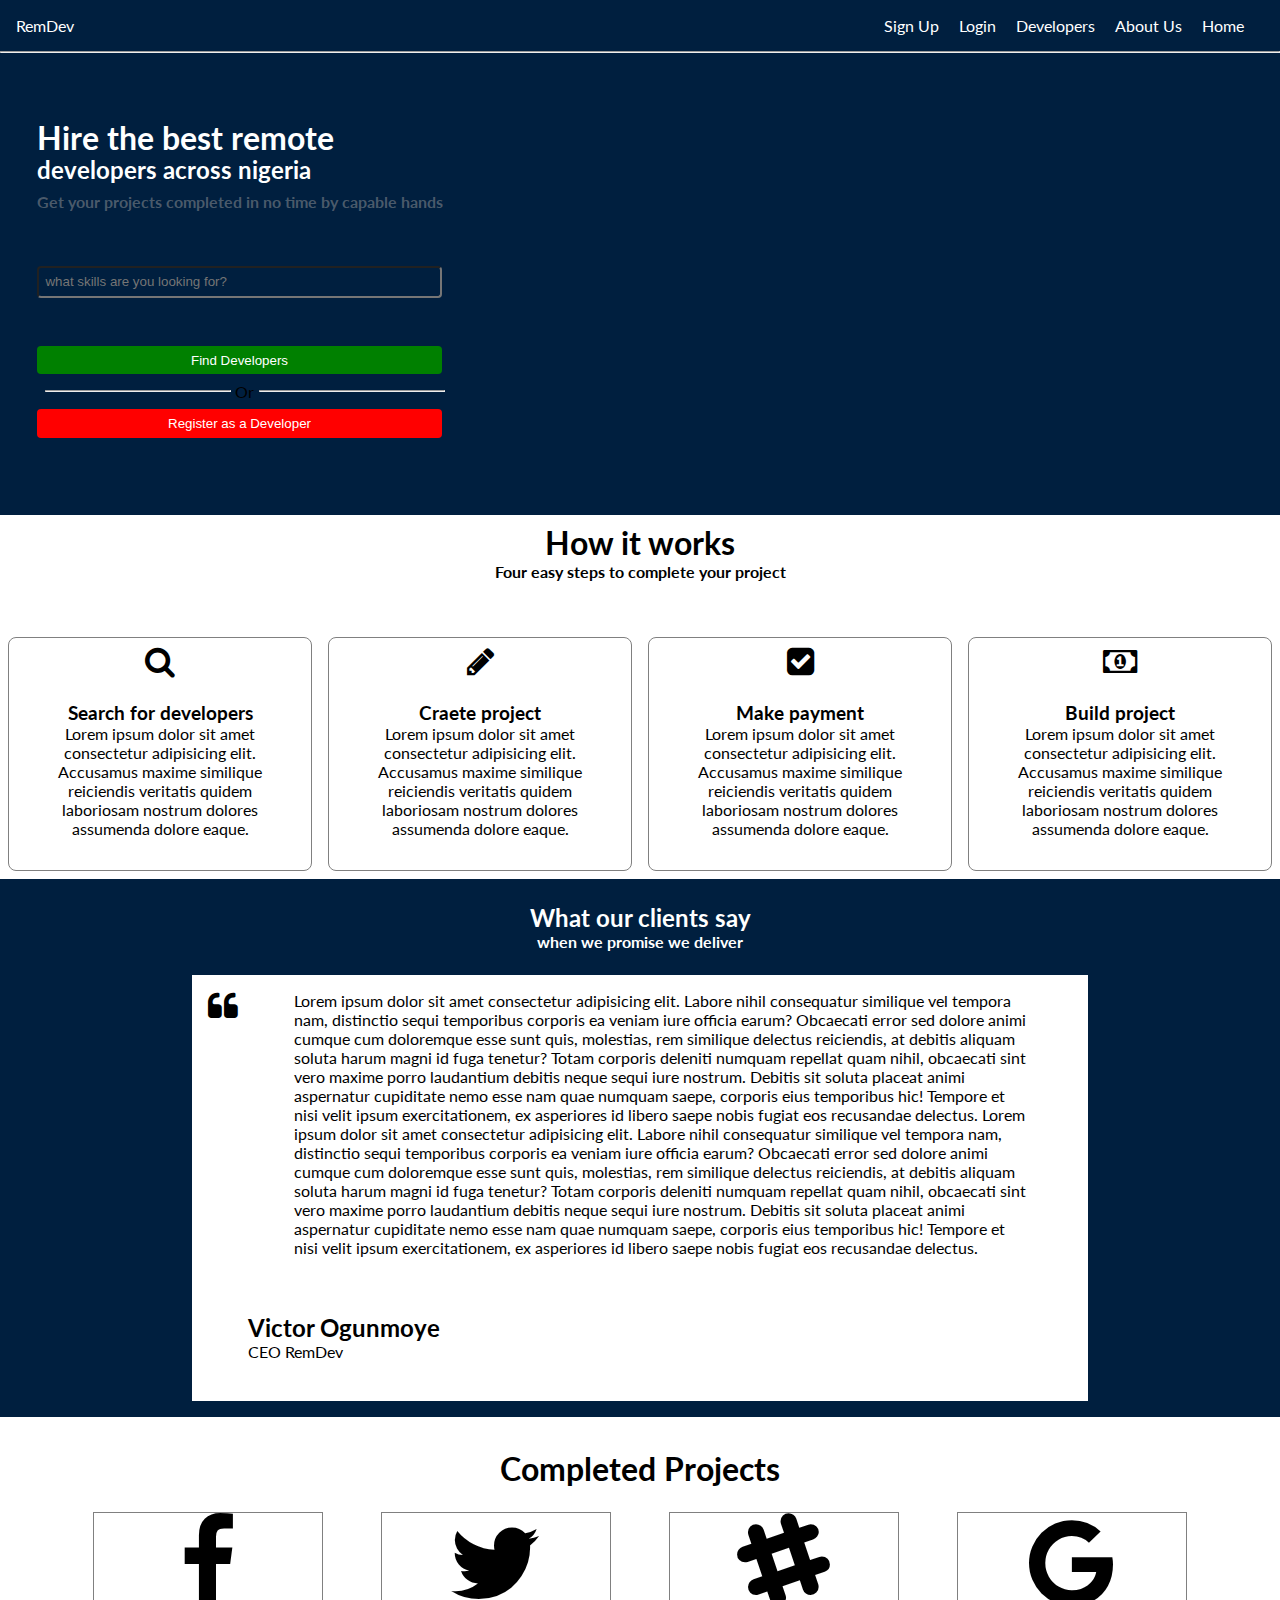
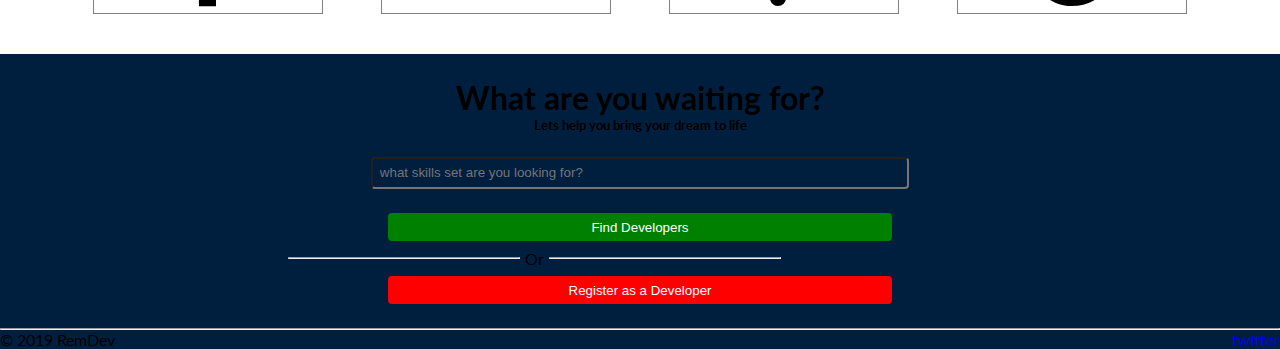
==== index.html @ 90e9d5cc "Merge pull request #1 from colossalboss/master" ====
<!DOCTYPE html>
<html lang="en">
    <head>
        <meta charset="UTF-8" />
        <meta name="viewport" content="width=device-width, initial-scale=1.0" />
        <meta http-equiv="X-UA-Compatible" content="ie=edge" />
        <title>team_start</title>
        <link href="https://fonts.googleapis.com/css?family=Lato&display=swap" rel="stylesheet">
        <link rel="stylesheet" href="https://cdnjs.cloudflare.com/ajax/libs/font-awesome/4.7.0/css/font-awesome.min.css">
        <link rel="stylesheet" href="style.css" />
    </head>

    <body>
        <div class="landing-page">
            <nav class="landing-nav">
                <ul class="landing-ul">
                    <li class="landing-li"><a href="#">RemDev</a></li>
                    <li class="landing-li"><a href="#">Home</a></li>
                    <li class="landing-li"><a href="#">About Us</a></li>
                    <li class="landing-li"><a href="#">Developers</a></li>
                    <li class="landing-li"><a href="#">Login</a></li>
                    <li class="landing-li"><a href="#">Sign Up</a></li>
                </ul>
            </nav>
            <br />
            <hr />
            <section>
              <div class="first-row">
                <div class=" box">
                    <div class="text">
                      <h1>Hire the best remote</h1>
                      <h2>developers across nigeria</h2>
                      <h4>
                          Get your projects completed in no time by capable hands
                      </h4>
                    </div>
                    <div class="text-field">
                      <input
                          type="text"
                          placeholder="what skills are you looking for?"
                      />
                    </div>
                    <div class="btn">
                      <button class="green-btn">Find Developers</button>
                      <div class="line-div">
                        <div class="line">
                          <hr>
                        </div>
                        <div class="line-text">
                          <p>Or</p>
                        </div>
                        <div class="line">
                          <hr>
                        </div>
                      </div>
                      <button class="red-btn">Register as a Developer</button>
                    </div>
                  </div>
                  <div class="box image-box">
                    <p class="img-center"><img class="big-image" src="https://via.placeholder.com/400x400.png" alt=""></p>
                  </div>
                </div>
              </section>
              <section>
                <div style="background-color: white">
                  <div class="works-how">
                    <h1>How it works</h1>
                    <h4>Four easy steps to complete your project</h4>
                  </div>
                  <div class="how">
                    <div class="sub-how">
                      <div class="icon">
                        <p><i class="fa fa-search" aria-hidden="true"></i></p>
                      </div>
                      <div class="align-text">
                        <h3>Search for developers</h3>
                        <p>Lorem ipsum dolor sit amet consectetur adipisicing elit. Accusamus maxime similique reiciendis veritatis quidem laboriosam nostrum dolores assumenda dolore eaque.</p>
                      </div>
                    </div>
                    <div class="sub-how">
                      <div class="icon">
                        <p><i class="fa fa-pencil" aria-hidden="true"></i></p>
                      </div>
                      <div class="align-text">
                        <h3>Craete project</h3>
                        <p>Lorem ipsum dolor sit amet consectetur adipisicing elit. Accusamus maxime similique reiciendis veritatis quidem laboriosam nostrum dolores assumenda dolore eaque.</p>
                      </div>
                    </div>
                    <div class="sub-how">
                      <div class="icon">
                        <p><i class="fa fa-check-square" aria-hidden="true"></i></p>
                      </div>
                      <div class="align-text">
                        <h3>Make payment</h3>
                        <p>Lorem ipsum dolor sit amet consectetur adipisicing elit. Accusamus maxime similique reiciendis veritatis quidem laboriosam nostrum dolores assumenda dolore eaque.</p>
                      </div>
                    </div>
                    <div class="sub-how">
                      <div class="icon">
                        <p><i class="fa fa-money" aria-hidden="true"></i></p>
                      </div>
                      <div class="align-text">
                        <h3>Build project</h3>
                        <p>Lorem ipsum dolor sit amet consectetur adipisicing elit. Accusamus maxime similique reiciendis veritatis quidem laboriosam nostrum dolores assumenda dolore eaque.</p>
                      </div>
                    </div>
                  </div>
                </div>
              </section>
              <section>
                <div>
                  <div class="rep align-text">
                    <h2>What our clients say</h2>
                    <h4>when we promise we deliver</h4>
                  </div>
                  <div>
                    <div class="flexy">
                      <div class="quote-sign">
                          <i class="fa fa-quote-left" aria-hidden="true"></i>
                      </div>
                      <div class="quote-text">
                        Lorem ipsum dolor sit amet consectetur adipisicing elit. Labore nihil consequatur similique vel tempora nam, distinctio sequi temporibus corporis ea veniam iure officia earum? Obcaecati error sed dolore animi cumque cum doloremque esse sunt quis, molestias, rem similique delectus reiciendis, at debitis aliquam soluta harum magni id fuga tenetur? Totam corporis deleniti numquam repellat quam nihil, obcaecati sint vero maxime porro laudantium debitis neque sequi iure nostrum. Debitis sit soluta placeat animi aspernatur cupiditate nemo esse nam quae numquam saepe, corporis eius temporibus hic! Tempore et nisi velit ipsum exercitationem, ex asperiores id libero saepe nobis fugiat eos recusandae delectus.
                        Lorem ipsum dolor sit amet consectetur adipisicing elit. Labore nihil consequatur similique vel tempora nam, distinctio sequi temporibus corporis ea veniam iure officia earum? Obcaecati error sed dolore animi cumque cum doloremque esse sunt quis, molestias, rem similique delectus reiciendis, at debitis aliquam soluta harum magni id fuga tenetur? Totam corporis deleniti numquam repellat quam nihil, obcaecati sint vero maxime porro laudantium debitis neque sequi iure nostrum. Debitis sit soluta placeat animi aspernatur cupiditate nemo esse nam quae numquam saepe, corporis eius temporibus hic! Tempore et nisi velit ipsum exercitationem, ex asperiores id libero saepe nobis fugiat eos recusandae delectus.
                      </div>
                    </div>
                    <div class="author">
                      <img src="https://via.placeholder.com/100" alt="">
                      <div class="ceo">
                        <h2>Victor Ogunmoye</h2>
                        <p>CEO RemDev</p>
                      </div>
                    </div>
                  </div>
                </div>
              </section>
              <section>
                <div class="projects">
                  <div class="align-text top-space">
                    <h1 >Completed Projects</h1>
                  </div>
                    <div class="row">
                        <div class="col"><p><i class="fa fa-facebook" aria-hidden="true"></i></p></div>
                        <div class="col"><p><i class="fa fa-twitter" aria-hidden="true"></i></p></div>
                        <div class="col"><p><i class="fa fa-slack" aria-hidden="true"></i></p></div>
                        <div class="col"><p><i class="fa fa-google" aria-hidden="true"></i></p></div>
                    </div>
                </div>
                <div class="sm">
                  <div class="align-text">
                    <h1>What are you waiting for?</h1>
                    <h5>Lets help you bring your dream to life</h5>
                  </div>
                  <div class="inp">
                    <input
                        type="text"
                        name=""
                        id=""
                        placeholder="what skills set are you looking for?"
                    />
                  </div>
                      <div class="btn" id="btn-div">
                        <button class="green-btn">Find Developers</button>
                        <div class="line-div">
                          <div class="line">
                            <hr>
                          </div>
                          <div class="line-text">
                            <p>Or</p>
                          </div>
                          <div class="line">
                            <hr>
                          </div>
                        </div>
                        <button class="red-btn">Register as a Developer</button>
                      </div>
                </div>
            </section>
            <hr />
            <footer>
                &copy; 2019 RemDev
                <a style="float:right" href="twitter.com">twitter</a>
            </footer>
        </div>
        <script src="app.js"></script>
    </body>
</html>
---- style.css ----
* {
  margin: 0;
  padding: 0;
  box-sizing: border-box;
}

body {
font-family: 'Lato', sans-serif;
}

:root {
  --main-landing-color: #001F3F;
}

.landing-li {
  float: left;
  padding-right: 20px;
}

.landing-li a {
  text-decoration: none;
}

.landing-li a {
  color: white;
}

.landing-ul {
  list-style-type: none;
}

ul>li:nth-child(2),
li:nth-child(3),
li:nth-child(4),
li:nth-child(5),
li:nth-child(6) {
  float: right;
}

.landing-page {
  background: var(--main-landing-color)
}

.landing-nav {
  padding: 1rem;
}

/* Addition */
.first-row {
display: flex;
padding: 0.8em;
}

.box {
width: 50%;
}

.big-image {
margin-top: 0.5em;
}

.text {
padding: 3.5em 1.5em 1.5em;
color: #fff;
line-height: 2em;
}

.text h4 {
color: #9e9e9e7a;
}

.text-field {
padding: 1.5em;
}

.text-field input {
background: none;
}

.text-field input {
padding: 0.5em;
width: 70%;
border-radius: 4px;
}

.btn {
padding: 1.5em;
}

.btn button {
width: 70%;
padding: 0.5em;
color: #fff;
border: none;
border-radius: 4px;
}

.green-btn {
background-color: green;
}

.red-btn {
background-color: red;
}

.line-div {
display: flex;
padding: 0.5em;
text-align: center;
margin: 0 auto;
}

.line {
width: 33%;
margin-top: 0.5em;
}

.line-text {
padding: 0 0.3em;
}

.image-box {
margin: auto;
}

.img-center {
text-align: center;
}

.big-image {
border-radius: 10px;
}

.how {
display: flex;
}

.sub-how {
width: 24%;
padding: 0.5em;
margin: 0.5em;
border: 1px solid grey;
border-radius: 8px;
}

.align-text {
text-align: center;
padding: 0.5em;
margin: 1em;
}

.fa {
font-size: 2em;
text-align: center;
}

.icon {
text-align: center;
}

.works-how {
text-align: center;
margin: 2.5em;
padding: 0.5em;
}

.rep {
color: #fff;
}

.flexy {
width: 70%;
display: flex ;
margin: auto;
padding: 1em;
background-color: #fff;
}

.quote-sign {
width: 10%;
}

.quote-text {
width: 85%;
}

.author {
display: flex;
width: 70%;
margin: auto;
padding: 1em;
background-color: #fff;
}

.author img {
border-radius: 50%;
}

.ceo {
margin: 1.5em 2.5em;
}

.top-space {
padding-top: 2em;
}

.projects {
background-color: #fff;
}

.row {
display: flex;
width: 90%;
margin: auto;
justify-content: space-around;
text-align: center;
}

.col  {
border: 1px solid grey;
width: 20%;
margin-bottom: 2.5em;
}

.col .fa  {
font-size: 100px;
}

.sm {
width: 60%;
margin: auto;
}

/* .inp {
margin: 0 auto;
} */

.inp input {
display: block;
width: 70%;
padding: 0.5em;
border-radius: 4px;
background: none;
margin: auto;
}

#btn-div {
display: block;
margin: 0 auto;
text-align: center;
}
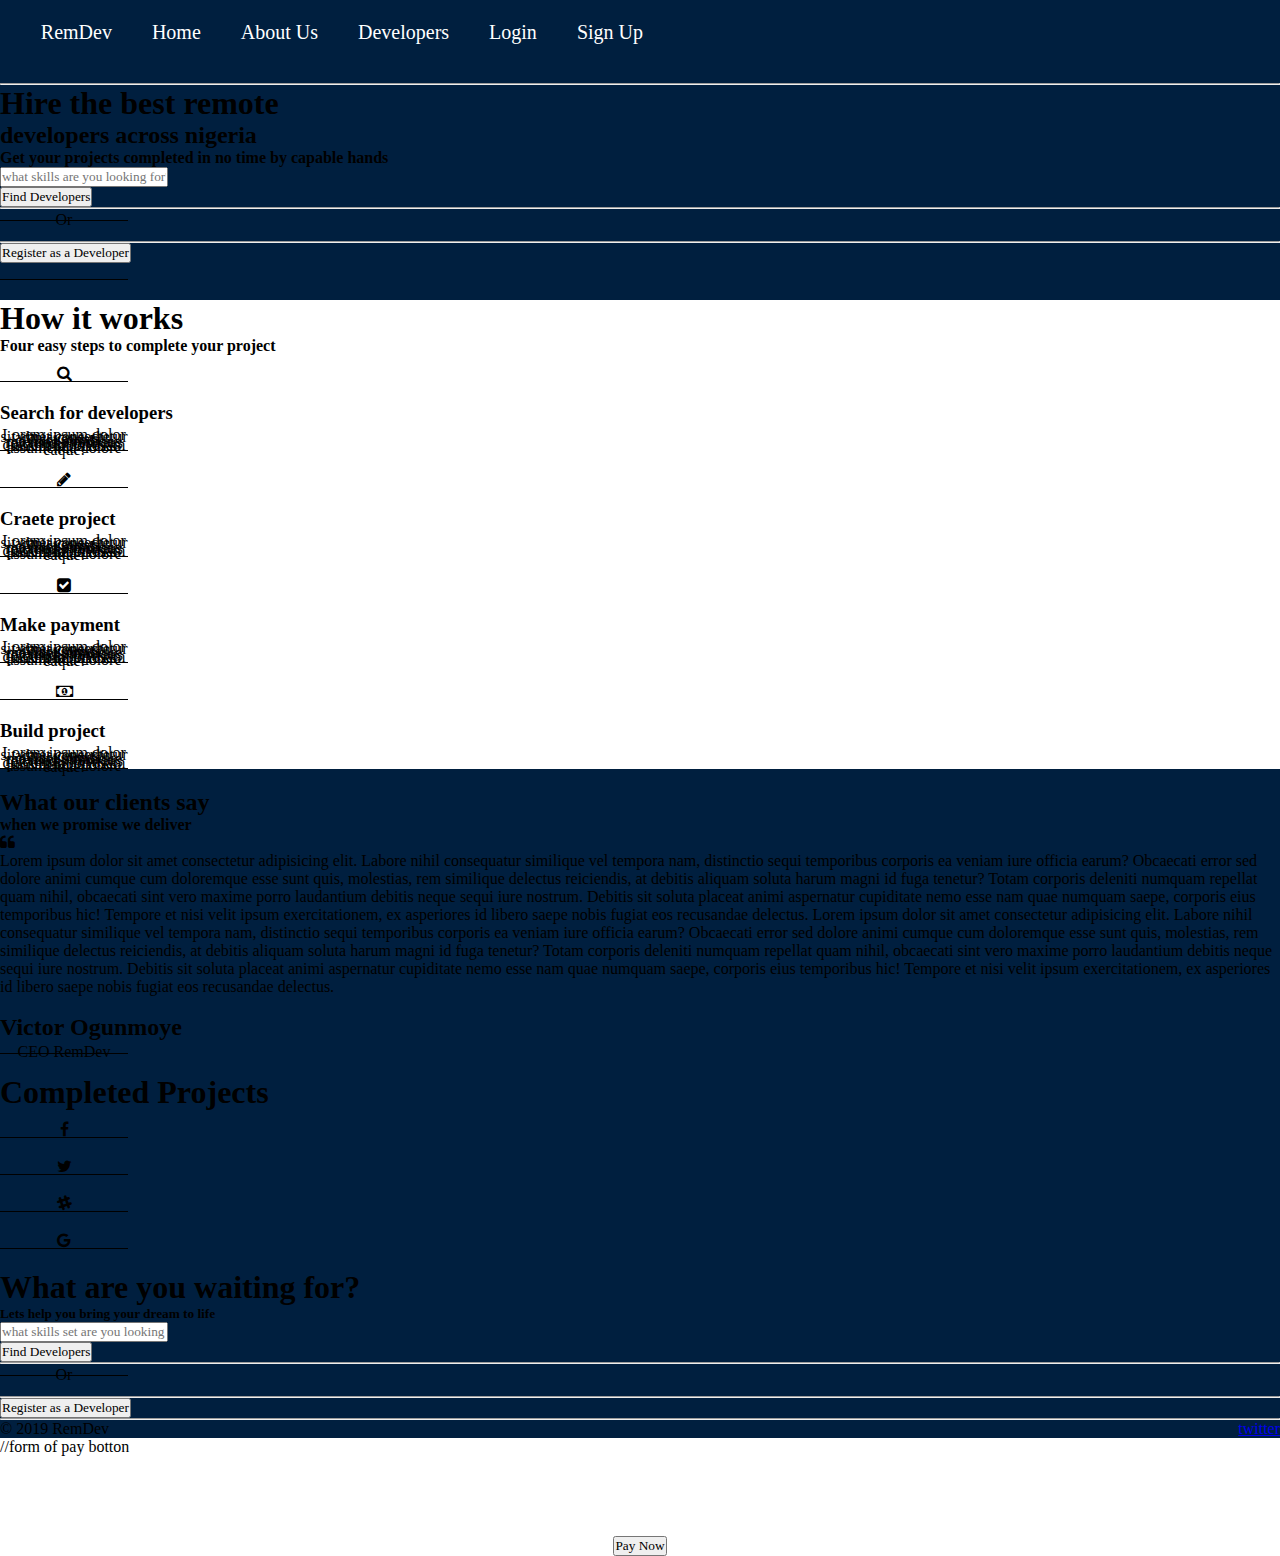
==== commit c1f4a439: "Update index.html" ====
--- a/index.html
+++ b/index.html
@@ -181,6 +181,11 @@
                 <a style="float:right" href="twitter.com">twitter</a>
             </footer>
         </div>
+        //form of pay botton 
+        
+        <form style="text-align: center; padding-top: 80px;">
+  <button type="button" style="cursor:pointer;" value="Pay Now" id="submit">Pay Now</button>
+</form>
         <script src="app.js"></script>
     </body>
 </html>
--- a/style.css
+++ b/style.css
@@ -1,251 +1,60 @@
 * {
-  margin: 0;
-  padding: 0;
-  box-sizing: border-box;
-}
-
-body {
-font-family: 'Lato', sans-serif;
+    margin: 0;
+    padding: 0;
+    box-sizing: border-box;
+    font-family: 'Source Sans Pro', 'sans-serif';
 }
 
 :root {
-  --main-landing-color: #001F3F;
+    --main-landing-color: #001F3F;
+}
+
+p {
+    width: 10%;
+    text-align: center;
+    border-bottom: 1px solid #000000;
+    line-height: 0.1em;
+    margin: 10px 0 20px;
+}
+
+p span {
+    background: #fff;
+    padding: 0 10px;
 }
 
 .landing-li {
-  float: left;
-  padding-right: 20px;
+    color: white;
 }
 
 .landing-li a {
-  text-decoration: none;
-}
-
-.landing-li a {
-  color: white;
+    text-decoration: none;
+    font-size: 20px;
+    color: white;
+    padding: 30px 20px;
 }
 
 .landing-ul {
-  list-style-type: none;
+    list-style-type: none;
+    display: flex;
+    align-items: baseline;
 }
 
-ul>li:nth-child(2),
-li:nth-child(3),
-li:nth-child(4),
-li:nth-child(5),
-li:nth-child(6) {
-  float: right;
-}
 
 .landing-page {
-  background: var(--main-landing-color)
+    background: var(--main-landing-color)
 }
 
 .landing-nav {
-  padding: 1rem;
+    color: white;
+    padding: 1.3rem;
+    display: flex;
+    align-items: baseline;
+    justify-content: space-between;
 }
 
-/* Addition */
-.first-row {
-display: flex;
-padding: 0.8em;
-}
 
-.box {
-width: 50%;
-}
-
-.big-image {
-margin-top: 0.5em;
-}
-
-.text {
-padding: 3.5em 1.5em 1.5em;
-color: #fff;
-line-height: 2em;
-}
-
-.text h4 {
-color: #9e9e9e7a;
-}
-
-.text-field {
-padding: 1.5em;
-}
-
-.text-field input {
-background: none;
-}
-
-.text-field input {
-padding: 0.5em;
-width: 70%;
-border-radius: 4px;
-}
-
-.btn {
-padding: 1.5em;
-}
-
-.btn button {
-width: 70%;
-padding: 0.5em;
-color: #fff;
-border: none;
-border-radius: 4px;
-}
-
-.green-btn {
-background-color: green;
-}
-
-.red-btn {
-background-color: red;
-}
-
-.line-div {
-display: flex;
-padding: 0.5em;
-text-align: center;
-margin: 0 auto;
-}
-
-.line {
-width: 33%;
-margin-top: 0.5em;
-}
-
-.line-text {
-padding: 0 0.3em;
-}
-
-.image-box {
-margin: auto;
-}
-
-.img-center {
-text-align: center;
-}
-
-.big-image {
-border-radius: 10px;
-}
-
-.how {
-display: flex;
-}
-
-.sub-how {
-width: 24%;
-padding: 0.5em;
-margin: 0.5em;
-border: 1px solid grey;
-border-radius: 8px;
-}
-
-.align-text {
-text-align: center;
-padding: 0.5em;
-margin: 1em;
-}
-
-.fa {
-font-size: 2em;
-text-align: center;
-}
-
-.icon {
-text-align: center;
-}
-
-.works-how {
-text-align: center;
-margin: 2.5em;
-padding: 0.5em;
-}
-
-.rep {
-color: #fff;
-}
-
-.flexy {
-width: 70%;
-display: flex ;
-margin: auto;
-padding: 1em;
-background-color: #fff;
-}
-
-.quote-sign {
-width: 10%;
-}
-
-.quote-text {
-width: 85%;
-}
-
-.author {
-display: flex;
-width: 70%;
-margin: auto;
-padding: 1em;
-background-color: #fff;
-}
-
-.author img {
-border-radius: 50%;
-}
-
-.ceo {
-margin: 1.5em 2.5em;
-}
-
-.top-space {
-padding-top: 2em;
-}
-
-.projects {
-background-color: #fff;
-}
-
-.row {
-display: flex;
-width: 90%;
-margin: auto;
-justify-content: space-around;
-text-align: center;
-}
-
-.col  {
-border: 1px solid grey;
-width: 20%;
-margin-bottom: 2.5em;
-}
-
-.col .fa  {
-font-size: 100px;
-}
-
-.sm {
-width: 60%;
-margin: auto;
-}
-
-/* .inp {
-margin: 0 auto;
-} */
-
-.inp input {
-display: block;
-width: 70%;
-padding: 0.5em;
-border-radius: 4px;
-background: none;
-margin: auto;
-}
-
-#btn-div {
-display: block;
-margin: 0 auto;
-text-align: center;
-}
+.signup {
+    background: rgba(104, 226, 104, 0.932);
+    border-radius: 5px;
+    padding: 12px 15px;
+}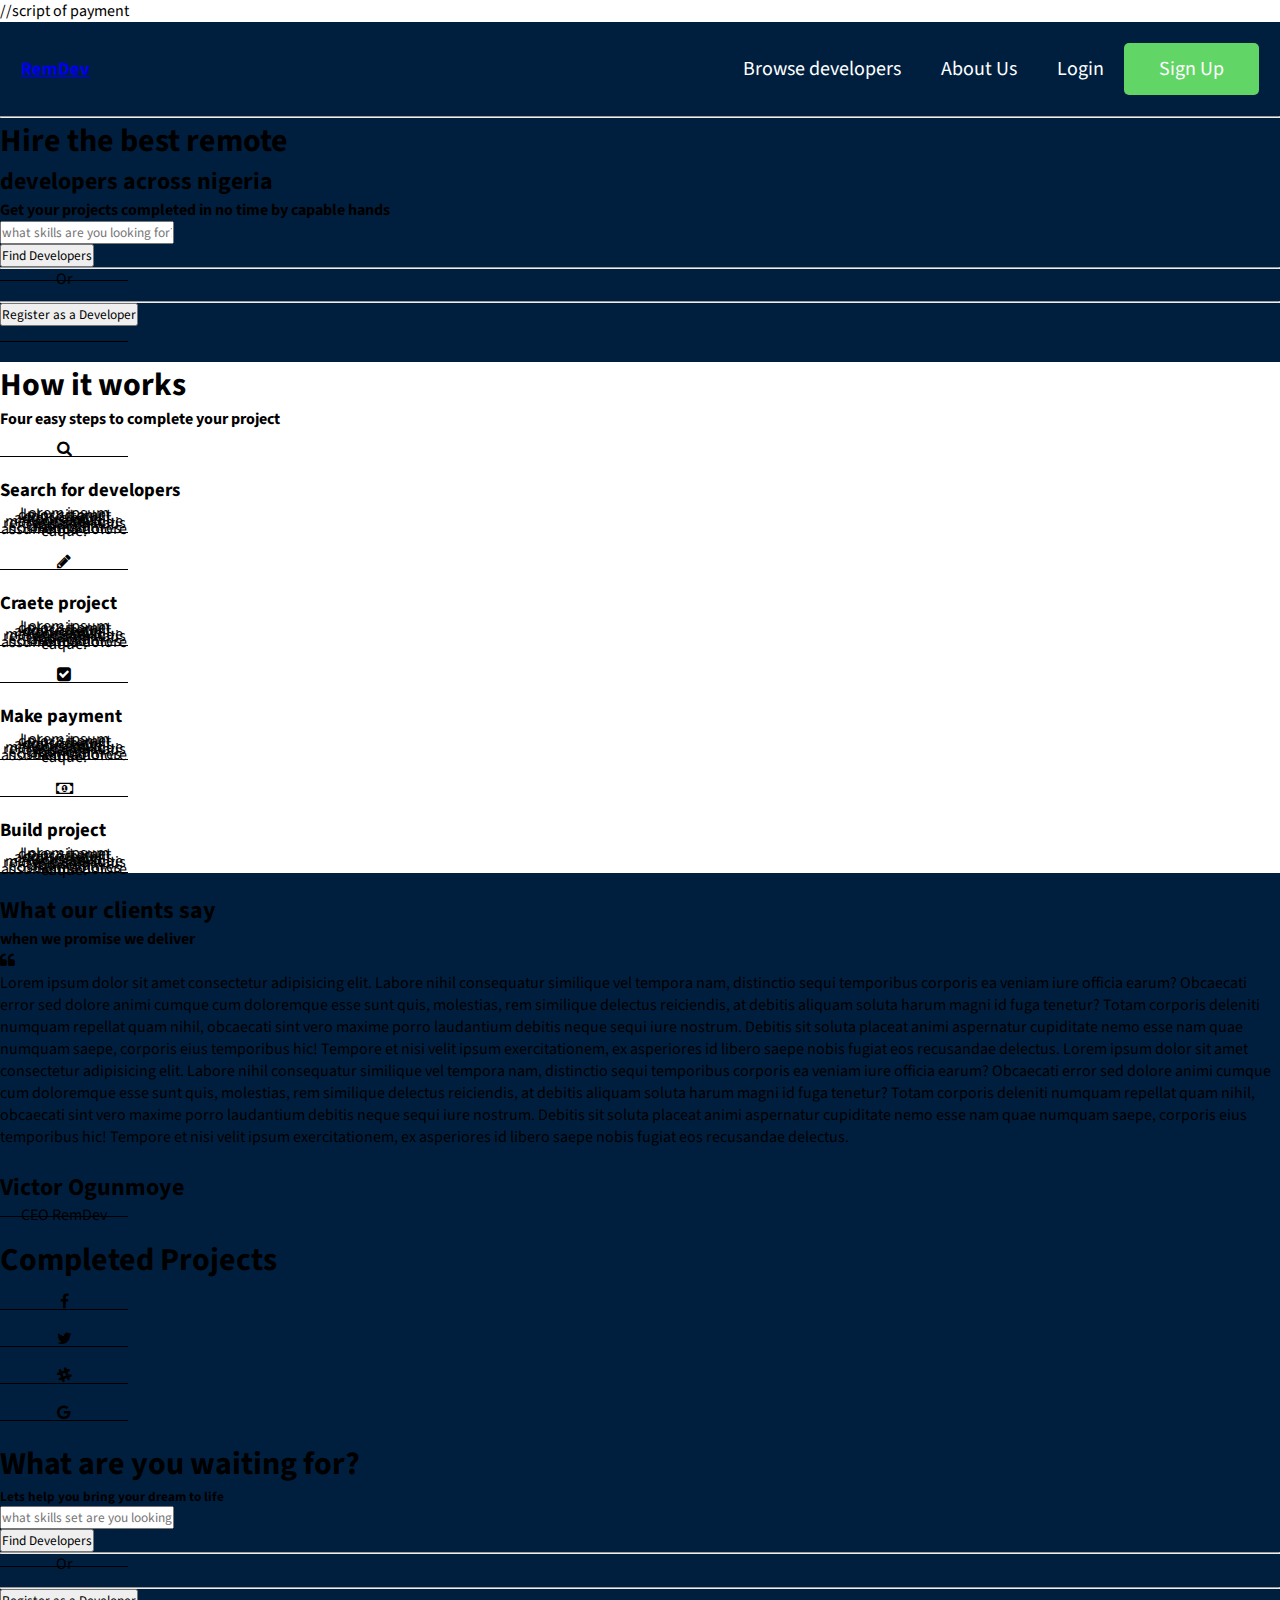
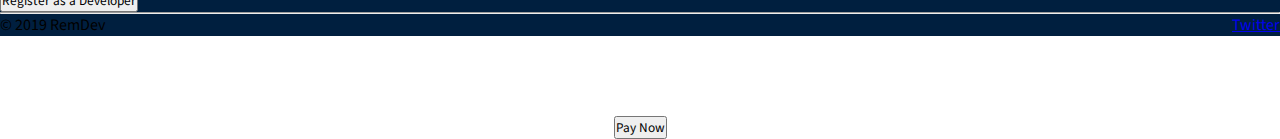
==== commit 82063b63: "Update index.html" ====
--- a/index.html
+++ b/index.html
@@ -1,191 +1,260 @@
 <!DOCTYPE html>
 <html lang="en">
-    <head>
-        <meta charset="UTF-8" />
-        <meta name="viewport" content="width=device-width, initial-scale=1.0" />
-        <meta http-equiv="X-UA-Compatible" content="ie=edge" />
-        <title>team_start</title>
-        <link href="https://fonts.googleapis.com/css?family=Lato&display=swap" rel="stylesheet">
-        <link rel="stylesheet" href="https://cdnjs.cloudflare.com/ajax/libs/font-awesome/4.7.0/css/font-awesome.min.css">
-        <link rel="stylesheet" href="style.css" />
-    </head>
-
-    <body>
-        <div class="landing-page">
-            <nav class="landing-nav">
-                <ul class="landing-ul">
-                    <li class="landing-li"><a href="#">RemDev</a></li>
-                    <li class="landing-li"><a href="#">Home</a></li>
-                    <li class="landing-li"><a href="#">About Us</a></li>
-                    <li class="landing-li"><a href="#">Developers</a></li>
-                    <li class="landing-li"><a href="#">Login</a></li>
-                    <li class="landing-li"><a href="#">Sign Up</a></li>
-                </ul>
-            </nav>
-            <br />
-            <hr />
-            <section>
-              <div class="first-row">
-                <div class=" box">
-                    <div class="text">
-                      <h1>Hire the best remote</h1>
-                      <h2>developers across nigeria</h2>
-                      <h4>
-                          Get your projects completed in no time by capable hands
-                      </h4>
-                    </div>
-                    <div class="text-field">
-                      <input
-                          type="text"
-                          placeholder="what skills are you looking for?"
-                      />
-                    </div>
-                    <div class="btn">
-                      <button class="green-btn">Find Developers</button>
-                      <div class="line-div">
-                        <div class="line">
-                          <hr>
-                        </div>
-                        <div class="line-text">
-                          <p>Or</p>
-                        </div>
-                        <div class="line">
-                          <hr>
-                        </div>
-                      </div>
-                      <button class="red-btn">Register as a Developer</button>
-                    </div>
-                  </div>
-                  <div class="box image-box">
-                    <p class="img-center"><img class="big-image" src="https://via.placeholder.com/400x400.png" alt=""></p>
-                  </div>
-                </div>
-              </section>
-              <section>
-                <div style="background-color: white">
-                  <div class="works-how">
-                    <h1>How it works</h1>
-                    <h4>Four easy steps to complete your project</h4>
-                  </div>
-                  <div class="how">
-                    <div class="sub-how">
-                      <div class="icon">
-                        <p><i class="fa fa-search" aria-hidden="true"></i></p>
-                      </div>
-                      <div class="align-text">
-                        <h3>Search for developers</h3>
-                        <p>Lorem ipsum dolor sit amet consectetur adipisicing elit. Accusamus maxime similique reiciendis veritatis quidem laboriosam nostrum dolores assumenda dolore eaque.</p>
-                      </div>
-                    </div>
-                    <div class="sub-how">
-                      <div class="icon">
-                        <p><i class="fa fa-pencil" aria-hidden="true"></i></p>
-                      </div>
-                      <div class="align-text">
-                        <h3>Craete project</h3>
-                        <p>Lorem ipsum dolor sit amet consectetur adipisicing elit. Accusamus maxime similique reiciendis veritatis quidem laboriosam nostrum dolores assumenda dolore eaque.</p>
-                      </div>
-                    </div>
-                    <div class="sub-how">
-                      <div class="icon">
-                        <p><i class="fa fa-check-square" aria-hidden="true"></i></p>
-                      </div>
-                      <div class="align-text">
-                        <h3>Make payment</h3>
-                        <p>Lorem ipsum dolor sit amet consectetur adipisicing elit. Accusamus maxime similique reiciendis veritatis quidem laboriosam nostrum dolores assumenda dolore eaque.</p>
-                      </div>
-                    </div>
-                    <div class="sub-how">
-                      <div class="icon">
-                        <p><i class="fa fa-money" aria-hidden="true"></i></p>
-                      </div>
-                      <div class="align-text">
-                        <h3>Build project</h3>
-                        <p>Lorem ipsum dolor sit amet consectetur adipisicing elit. Accusamus maxime similique reiciendis veritatis quidem laboriosam nostrum dolores assumenda dolore eaque.</p>
-                      </div>
-                    </div>
-                  </div>
-                </div>
-              </section>
-              <section>
-                <div>
-                  <div class="rep align-text">
-                    <h2>What our clients say</h2>
-                    <h4>when we promise we deliver</h4>
-                  </div>
-                  <div>
-                    <div class="flexy">
-                      <div class="quote-sign">
-                          <i class="fa fa-quote-left" aria-hidden="true"></i>
-                      </div>
-                      <div class="quote-text">
-                        Lorem ipsum dolor sit amet consectetur adipisicing elit. Labore nihil consequatur similique vel tempora nam, distinctio sequi temporibus corporis ea veniam iure officia earum? Obcaecati error sed dolore animi cumque cum doloremque esse sunt quis, molestias, rem similique delectus reiciendis, at debitis aliquam soluta harum magni id fuga tenetur? Totam corporis deleniti numquam repellat quam nihil, obcaecati sint vero maxime porro laudantium debitis neque sequi iure nostrum. Debitis sit soluta placeat animi aspernatur cupiditate nemo esse nam quae numquam saepe, corporis eius temporibus hic! Tempore et nisi velit ipsum exercitationem, ex asperiores id libero saepe nobis fugiat eos recusandae delectus.
-                        Lorem ipsum dolor sit amet consectetur adipisicing elit. Labore nihil consequatur similique vel tempora nam, distinctio sequi temporibus corporis ea veniam iure officia earum? Obcaecati error sed dolore animi cumque cum doloremque esse sunt quis, molestias, rem similique delectus reiciendis, at debitis aliquam soluta harum magni id fuga tenetur? Totam corporis deleniti numquam repellat quam nihil, obcaecati sint vero maxime porro laudantium debitis neque sequi iure nostrum. Debitis sit soluta placeat animi aspernatur cupiditate nemo esse nam quae numquam saepe, corporis eius temporibus hic! Tempore et nisi velit ipsum exercitationem, ex asperiores id libero saepe nobis fugiat eos recusandae delectus.
-                      </div>
-                    </div>
-                    <div class="author">
-                      <img src="https://via.placeholder.com/100" alt="">
-                      <div class="ceo">
-                        <h2>Victor Ogunmoye</h2>
-                        <p>CEO RemDev</p>
-                      </div>
-                    </div>
-                  </div>
-                </div>
-              </section>
-              <section>
-                <div class="projects">
-                  <div class="align-text top-space">
-                    <h1 >Completed Projects</h1>
-                  </div>
-                    <div class="row">
-                        <div class="col"><p><i class="fa fa-facebook" aria-hidden="true"></i></p></div>
-                        <div class="col"><p><i class="fa fa-twitter" aria-hidden="true"></i></p></div>
-                        <div class="col"><p><i class="fa fa-slack" aria-hidden="true"></i></p></div>
-                        <div class="col"><p><i class="fa fa-google" aria-hidden="true"></i></p></div>
-                    </div>
-                </div>
-                <div class="sm">
-                  <div class="align-text">
-                    <h1>What are you waiting for?</h1>
-                    <h5>Lets help you bring your dream to life</h5>
-                  </div>
-                  <div class="inp">
-                    <input
-                        type="text"
-                        name=""
-                        id=""
-                        placeholder="what skills set are you looking for?"
-                    />
-                  </div>
-                      <div class="btn" id="btn-div">
-                        <button class="green-btn">Find Developers</button>
-                        <div class="line-div">
-                          <div class="line">
-                            <hr>
-                          </div>
-                          <div class="line-text">
-                            <p>Or</p>
-                          </div>
-                          <div class="line">
-                            <hr>
-                          </div>
-                        </div>
-                        <button class="red-btn">Register as a Developer</button>
-                      </div>
-                </div>
-            </section>
-            <hr />
-            <footer>
-                &copy; 2019 RemDev
-                <a style="float:right" href="twitter.com">twitter</a>
-            </footer>
-        </div>
-        //form of pay botton 
-        
-        <form style="text-align: center; padding-top: 80px;">
-  <button type="button" style="cursor:pointer;" value="Pay Now" id="submit">Pay Now</button>
-</form>
-        <script src="app.js"></script>
-    </body>
+
+<head>
+  <meta charset="UTF-8" />
+  <meta name="viewport" content="width=device-width, initial-scale=1.0" />
+  <meta http-equiv="X-UA-Compatible" content="ie=edge" />
+  <title>RemDev | Home</title>
+  <link href="https://fonts.googleapis.com/css?family=Pacifico&display=swap" rel="stylesheet">
+  <link href="https://fonts.googleapis.com/css?family=Source+Sans+Pro:200,300,400,400i,700,900&display=swap"
+    rel="stylesheet">
+
+  <link href="https://fonts.googleapis.com/css?family=Lato&display=swap" rel="stylesheet">
+  <link rel="stylesheet" href="https://cdnjs.cloudflare.com/ajax/libs/font-awesome/4.7.0/css/font-awesome.min.css">
+  <link rel="stylesheet" href="style.css" />
+  //script of payment 
+
+<script type="text/javascript" src="https://ravesandboxapi.flutterwave.com/flwv3-pug/getpaidx/api/flwpbf-inline.js"></script>
+<script>
+     document.addEventListener("DOMContentLoaded", function(event) {
+  document.getElementById("submit").addEventListener("click", function(e) {
+    var PBFKey = "FLWPUBK_TEST-37e54c054ec9f100d1c50e255426ee76-X";
+    
+    getpaidSetup({
+      PBFPubKey: PBFKey,
+      customer_email: "user@example.com",
+      customer_firstname: "Temi",
+      customer_lastname: "Adelewa",
+      custom_description: "Pay Internet",
+      custom_logo: "http://localhost/communique-3/skin/frontend/ultimo/communique/custom/images/logo.svg",
+      custom_title: "Communique Global System",
+      amount: 2000,
+      customer_phone: "234099940409",
+      country: "NG",
+      currency: "NGN",
+      txref: "rave-123456",
+      integrity_hash: "6800d2dcbb7a91f5f9556e1b5820096d3d74ed4560343fc89b03a42701da4f30",
+      onclose: function() {},
+      callback: function(response) {
+        var flw_ref = response.tx.flwRef; // collect flwRef returned and pass to a                  server page to complete status check.
+        console.log("This is the response returned after a charge", response);
+        if (
+          response.tx.chargeResponseCode == "00" ||
+          response.tx.chargeResponseCode == "0"
+        ) {
+          // redirect to a success page
+        } else {
+          // redirect to a failure page.
+        }
+      }
+    });
+  });
+});
+</script>
+
+</head>
+
+<body>
+  <div class="landing-page">
+    <nav class="landing-nav">
+      <div class="landing-logo">
+        <h3><a class="increasefont" href="index.html">RemDev</a></h3>
+      </div>
+      <div class="landing-right">
+        <ul class="landing-ul"> 
+          <li class="landing-li">
+            <a href="search.html">Browse developers</a>
+          </li>
+          <li class="landing-li"><a href="#">About Us</a></li>
+          <li class="landing-li"><a href="#">Login</a></li>
+          <li class="landing-li signup">
+            <a href="signup.html">Sign Up</a>
+          </li>
+        </ul>
+      </div>
+
+    </nav>
+    <hr />
+    <section>
+      <div class="first-row">
+        <div class=" box">
+          <div class="text">
+            <h1>Hire the best remote</h1>
+            <h2>developers across nigeria</h2>
+            <h4>
+              Get your projects completed in no time by capable hands
+            </h4>
+          </div>
+          <div class="text-field">
+            <input type="text" placeholder="what skills are you looking for?" />
+          </div>
+          <div class="btn">
+            <button class="green-btn">Find Developers</button>
+            <div class="line-div">
+              <div class="line">
+                <hr>
+              </div>
+              <div class="line-text">
+                <p>Or</p>
+              </div>
+              <div class="line">
+                <hr>
+              </div>
+            </div>
+            <button class="red-btn">Register as a Developer</button>
+          </div>
+        </div>
+        <div class="box image-box">
+          <p class="img-center"><img class="big-image" src="https://via.placeholder.com/400x400.png" alt=""></p>
+        </div>
+      </div>
+    </section>
+    <section>
+      <div style="background-color: white">
+        <div class="works-how">
+          <h1>How it works</h1>
+          <h4>Four easy steps to complete your project</h4>
+        </div>
+        <div class="how">
+          <div class="sub-how">
+            <div class="icon">
+              <p><i class="fa fa-search" aria-hidden="true"></i></p>
+            </div>
+            <div class="align-text">
+              <h3>Search for developers</h3>
+              <p>Lorem ipsum dolor sit amet consectetur adipisicing elit. Accusamus maxime similique reiciendis
+                veritatis quidem laboriosam nostrum dolores assumenda dolore eaque.</p>
+            </div>
+          </div>
+          <div class="sub-how">
+            <div class="icon">
+              <p><i class="fa fa-pencil" aria-hidden="true"></i></p>
+            </div>
+            <div class="align-text">
+              <h3>Craete project</h3>
+              <p>Lorem ipsum dolor sit amet consectetur adipisicing elit. Accusamus maxime similique reiciendis
+                veritatis quidem laboriosam nostrum dolores assumenda dolore eaque.</p>
+            </div>
+          </div>
+          <div class="sub-how">
+            <div class="icon">
+              <p><i class="fa fa-check-square" aria-hidden="true"></i></p>
+            </div>
+            <div class="align-text">
+              <h3>Make payment</h3>
+              <p>Lorem ipsum dolor sit amet consectetur adipisicing elit. Accusamus maxime similique reiciendis
+                veritatis quidem laboriosam nostrum dolores assumenda dolore eaque.</p>
+            </div>
+          </div>
+          <div class="sub-how">
+            <div class="icon">
+              <p><i class="fa fa-money" aria-hidden="true"></i></p>
+            </div>
+            <div class="align-text">
+              <h3>Build project</h3>
+              <p>Lorem ipsum dolor sit amet consectetur adipisicing elit. Accusamus maxime similique reiciendis
+                veritatis quidem laboriosam nostrum dolores assumenda dolore eaque.</p>
+            </div>
+          </div>
+        </div>
+      </div>
+    </section>
+    <section>
+      <div>
+        <div class="rep align-text">
+          <h2>What our clients say</h2>
+          <h4>when we promise we deliver</h4>
+        </div>
+        <div>
+          <div class="flexy">
+            <div class="quote-sign">
+              <i class="fa fa-quote-left" aria-hidden="true"></i>
+            </div>
+            <div class="quote-text">
+              Lorem ipsum dolor sit amet consectetur adipisicing elit. Labore nihil consequatur similique vel tempora
+              nam, distinctio sequi temporibus corporis ea veniam iure officia earum? Obcaecati error sed dolore animi
+              cumque cum doloremque esse sunt quis, molestias, rem similique delectus reiciendis, at debitis aliquam
+              soluta harum magni id fuga tenetur? Totam corporis deleniti numquam repellat quam nihil, obcaecati sint
+              vero maxime porro laudantium debitis neque sequi iure nostrum. Debitis sit soluta placeat animi aspernatur
+              cupiditate nemo esse nam quae numquam saepe, corporis eius temporibus hic! Tempore et nisi velit ipsum
+              exercitationem, ex asperiores id libero saepe nobis fugiat eos recusandae delectus.
+              Lorem ipsum dolor sit amet consectetur adipisicing elit. Labore nihil consequatur similique vel tempora
+              nam, distinctio sequi temporibus corporis ea veniam iure officia earum? Obcaecati error sed dolore animi
+              cumque cum doloremque esse sunt quis, molestias, rem similique delectus reiciendis, at debitis aliquam
+              soluta harum magni id fuga tenetur? Totam corporis deleniti numquam repellat quam nihil, obcaecati sint
+              vero maxime porro laudantium debitis neque sequi iure nostrum. Debitis sit soluta placeat animi aspernatur
+              cupiditate nemo esse nam quae numquam saepe, corporis eius temporibus hic! Tempore et nisi velit ipsum
+              exercitationem, ex asperiores id libero saepe nobis fugiat eos recusandae delectus.
+            </div>
+          </div>
+          <div class="author">
+            <img src="https://via.placeholder.com/100" alt="">
+            <div class="ceo">
+              <h2>Victor Ogunmoye</h2>
+              <p>CEO RemDev</p>
+            </div>
+          </div>
+        </div>
+      </div>
+    </section>
+    <section>
+      <div class="projects">
+        <div class="align-text top-space">
+          <h1>Completed Projects</h1>
+        </div>
+        <div class="row">
+          <div class="col">
+            <p><i class="fa fa-facebook" aria-hidden="true"></i></p>
+          </div>
+          <div class="col">
+            <p><i class="fa fa-twitter" aria-hidden="true"></i></p>
+          </div>
+          <div class="col">
+            <p><i class="fa fa-slack" aria-hidden="true"></i></p>
+          </div>
+          <div class="col">
+            <p><i class="fa fa-google" aria-hidden="true"></i></p>
+          </div>
+        </div>
+      </div>
+      <div class="sm">
+        <div class="align-text">
+          <h1>What are you waiting for?</h1>
+          <h5>Lets help you bring your dream to life</h5>
+        </div>
+        <div class="inp">
+          <input type="text" name="" id="" placeholder="what skills set are you looking for?" />
+        </div>
+        <div class="btn" id="btn-div">
+          <button class="green-btn">Find Developers</button>
+          <div class="line-div">
+            <div class="line">
+              <hr>
+            </div>
+            <div class="line-text">
+              <p>Or</p>
+            </div>
+            <div class="line">
+              <hr>
+            </div>
+          </div>
+          <button class="red-btn">Register as a Developer</button>
+        </div>
+      </div>
+    </section>
+    <hr />
+    <footer>
+      &copy; 2019 RemDev
+      <a style="float:right" href="twitter.com">Twitter</a>
+    </footer>
+  </div>
+  <!-- form of pay botton -->
+
+  <form style="text-align: center; padding-top: 80px;">
+    <button type="button" style="cursor:pointer;" value="Pay Now" id="submit">Pay Now</button>
+  </form>
+  <script src="app.js"></script>
+</body>
+
 </html>
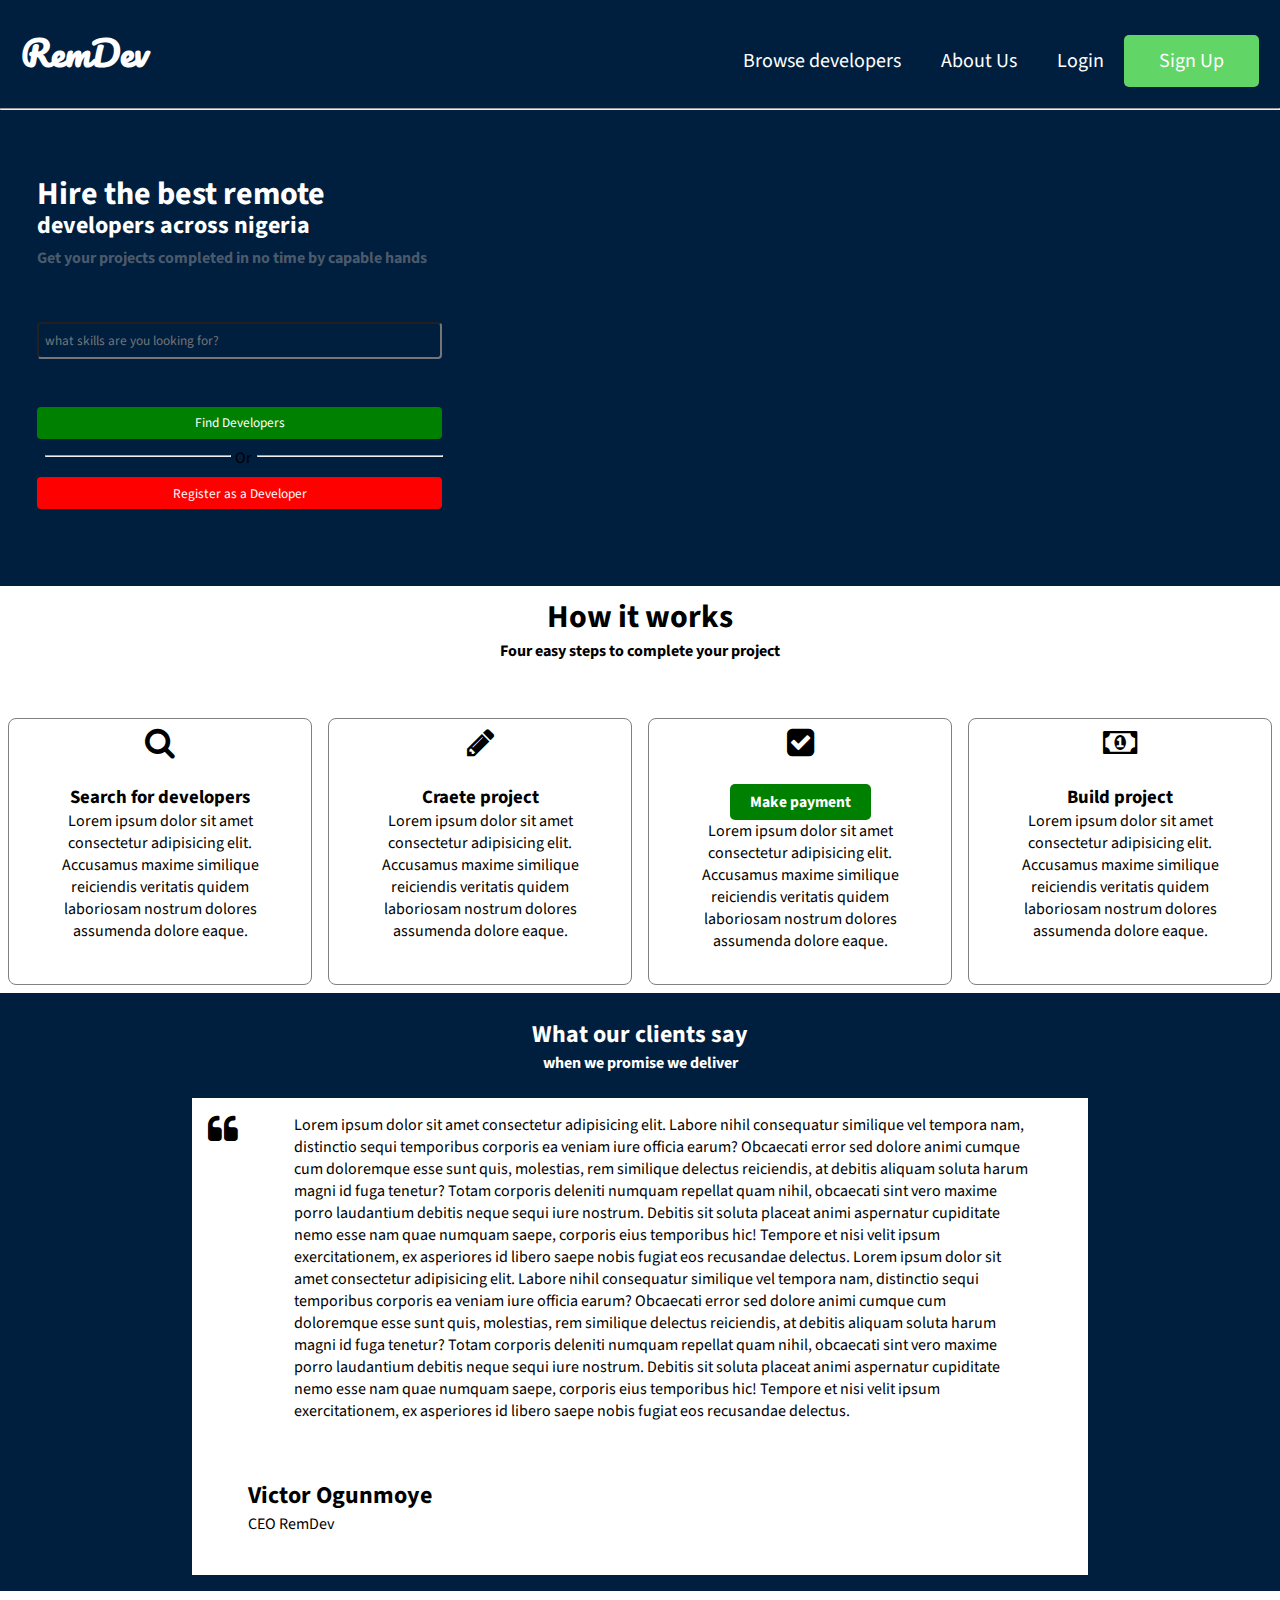
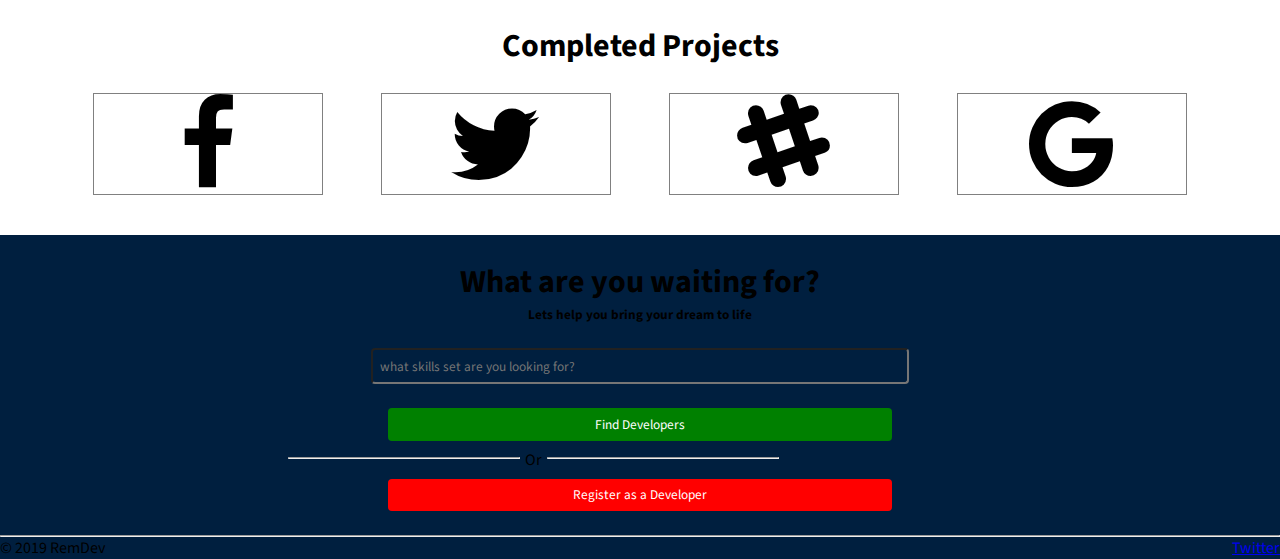
==== commit f942f5e7: "Linked About.html to the index.html" ====
--- a/index.html
+++ b/index.html
@@ -13,8 +13,6 @@
   <link href="https://fonts.googleapis.com/css?family=Lato&display=swap" rel="stylesheet">
   <link rel="stylesheet" href="https://cdnjs.cloudflare.com/ajax/libs/font-awesome/4.7.0/css/font-awesome.min.css">
   <link rel="stylesheet" href="style.css" />
-  //script of payment 
-
 <script type="text/javascript" src="https://ravesandboxapi.flutterwave.com/flwv3-pug/getpaidx/api/flwpbf-inline.js"></script>
 <script>
      document.addEventListener("DOMContentLoaded", function(event) {
@@ -66,7 +64,7 @@
           <li class="landing-li">
             <a href="search.html">Browse developers</a>
           </li>
-          <li class="landing-li"><a href="#">About Us</a></li>
+          <li class="landing-li"><a href="about.html">About Us</a></li>
           <li class="landing-li"><a href="#">Login</a></li>
           <li class="landing-li signup">
             <a href="signup.html">Sign Up</a>
@@ -142,7 +140,10 @@
               <p><i class="fa fa-check-square" aria-hidden="true"></i></p>
             </div>
             <div class="align-text">
-              <h3>Make payment</h3>
+              <button type="button" style="cursor:pointer; color: white; background-color: green; padding-top: 7px; 
+              padding-bottom: 7px; padding-left: 20px; padding-right: 20px; border-radius: 5px; 
+              border: none; text-align: center;" value="Pay Now" id="submit"><h3>Make payment</h3>
+              </button>
               <p>Lorem ipsum dolor sit amet consectetur adipisicing elit. Accusamus maxime similique reiciendis
                 veritatis quidem laboriosam nostrum dolores assumenda dolore eaque.</p>
             </div>
@@ -249,11 +250,6 @@
       <a style="float:right" href="twitter.com">Twitter</a>
     </footer>
   </div>
-  <!-- form of pay botton -->
-
-  <form style="text-align: center; padding-top: 80px;">
-    <button type="button" style="cursor:pointer;" value="Pay Now" id="submit">Pay Now</button>
-  </form>
   <script src="app.js"></script>
 </body>
 
--- a/style.css
+++ b/style.css
@@ -1,60 +1,280 @@
 * {
-    margin: 0;
-    padding: 0;
-    box-sizing: border-box;
-    font-family: 'Source Sans Pro', 'sans-serif';
+  margin: 0;
+  padding: 0;
+  box-sizing: border-box;
+  font-family: 'Source Sans Pro', 'sans-serif';
+
+}
+
+body {
+  font-family: 'Lato', sans-serif;
 }
 
 :root {
-    --main-landing-color: #001F3F;
-}
-
-p {
-    width: 10%;
-    text-align: center;
-    border-bottom: 1px solid #000000;
-    line-height: 0.1em;
-    margin: 10px 0 20px;
-}
-
-p span {
-    background: #fff;
-    padding: 0 10px;
+  --main-color: #001F3F;
 }
 
 .landing-li {
-    color: white;
+  color: white;
 }
 
 .landing-li a {
-    text-decoration: none;
-    font-size: 20px;
-    color: white;
-    padding: 30px 20px;
+  text-decoration: none;
+  font-size: 20px;
+  color: white;
+  padding: 30px 20px;
 }
 
 .landing-ul {
-    list-style-type: none;
-    display: flex;
-    align-items: baseline;
+  list-style-type: none;
+  display: flex;
+  align-items: baseline;
+}
+
+
+.landing-li a {
+  text-decoration: none;
+}
+
+.landing-li a {
+  color: white;
+}
+
+.landing-ul {
+  list-style-type: none;
 }
 
 
 .landing-page {
-    background: var(--main-landing-color)
+  background: var(--main-color)
 }
 
 .landing-nav {
-    color: white;
-    padding: 1.3rem;
-    display: flex;
-    align-items: baseline;
-    justify-content: space-between;
+  color: white;
+  padding: 1.3rem;
+  display: flex;
+  align-items: baseline;
+  justify-content: space-between;
+}
+
+.increasefont {
+  font-size: 35px;
+  font-family: 'Pacifico', cursive;
+  color: white;
+  text-decoration: none;
 }
 
 
 .signup {
-    background: rgba(104, 226, 104, 0.932);
-    border-radius: 5px;
-    padding: 12px 15px;
+  background: rgba(104, 226, 104, 0.932);
+  border-radius: 5px;
+  padding: 12px 15px;
+}
+
+
+/* Addition */
+.first-row {
+  display: flex;
+  padding: 0.8em;
+}
+
+.box {
+  width: 50%;
+}
+
+.big-image {
+  margin-top: 0.5em;
+}
+
+.text {
+  padding: 3.5em 1.5em 1.5em;
+  color: #fff;
+  line-height: 2em;
+}
+
+.text h4 {
+  color: #9e9e9e7a;
+}
+
+.text-field {
+  padding: 1.5em;
+}
+
+.text-field input {
+  color: white;
+  background: none;
+}
+
+.text-field input {
+  padding: 0.5em;
+  width: 70%;
+  border-radius: 4px;
+}
+
+.btn {
+  padding: 1.5em;
+}
+
+.btn button {
+  width: 70%;
+  padding: 0.5em;
+  color: #fff;
+  border: none;
+  border-radius: 4px;
+}
+
+.green-btn {
+  background-color: green;
+}
+
+.red-btn {
+  background-color: red;
+}
+
+.line-div {
+  display: flex;
+  padding: 0.5em;
+  text-align: center;
+  margin: 0 auto;
+}
+
+.line {
+  width: 33%;
+  margin-top: 0.5em;
+}
+
+.line-text {
+  padding: 0 0.3em;
+}
+
+.image-box {
+  margin: auto;
+}
+
+.img-center {
+  text-align: center;
+}
+
+.big-image {
+  border-radius: 10px;
+}
+
+.how {
+  display: flex;
+}
+
+.sub-how {
+  width: 24%;
+  padding: 0.5em;
+  margin: 0.5em;
+  border: 1px solid grey;
+  border-radius: 8px;
+}
+
+.align-text {
+  text-align: center;
+  padding: 0.5em;
+  margin: 1em;
+}
+
+.fa {
+  font-size: 2em;
+  text-align: center;
+}
+
+.icon {
+  text-align: center;
+}
+
+.works-how {
+  text-align: center;
+  margin: 2.5em;
+  padding: 0.5em;
+}
+
+.rep {
+  color: #fff;
+}
+
+.flexy {
+  width: 70%;
+  display: flex;
+  margin: auto;
+  padding: 1em;
+  background-color: #fff;
+}
+
+.quote-sign {
+  width: 10%;
+}
+
+.quote-text {
+  width: 85%;
+}
+
+.author {
+  display: flex;
+  width: 70%;
+  margin: auto;
+  padding: 1em;
+  background-color: #fff;
+}
+
+.author img {
+  border-radius: 50%;
+}
+
+.ceo {
+  margin: 1.5em 2.5em;
+}
+
+.top-space {
+  padding-top: 2em;
+}
+
+.projects {
+  background-color: #fff;
+}
+
+.row {
+  display: flex;
+  width: 90%;
+  margin: auto;
+  justify-content: space-around;
+  text-align: center;
+}
+
+.col {
+  border: 1px solid grey;
+  width: 20%;
+  margin-bottom: 2.5em;
+}
+
+.col .fa {
+  font-size: 100px;
+}
+
+.sm {
+  width: 60%;
+  margin: auto;
+}
+
+/* .inp {
+margin: 0 auto;
+} */
+
+.inp input {
+  display: block;
+  width: 70%;
+  padding: 0.5em;
+  border-radius: 4px;
+  background: none;
+  margin: auto;
+  color: white;
+}
+
+#btn-div {
+  display: block;
+  margin: 0 auto;
+  text-align: center;
 }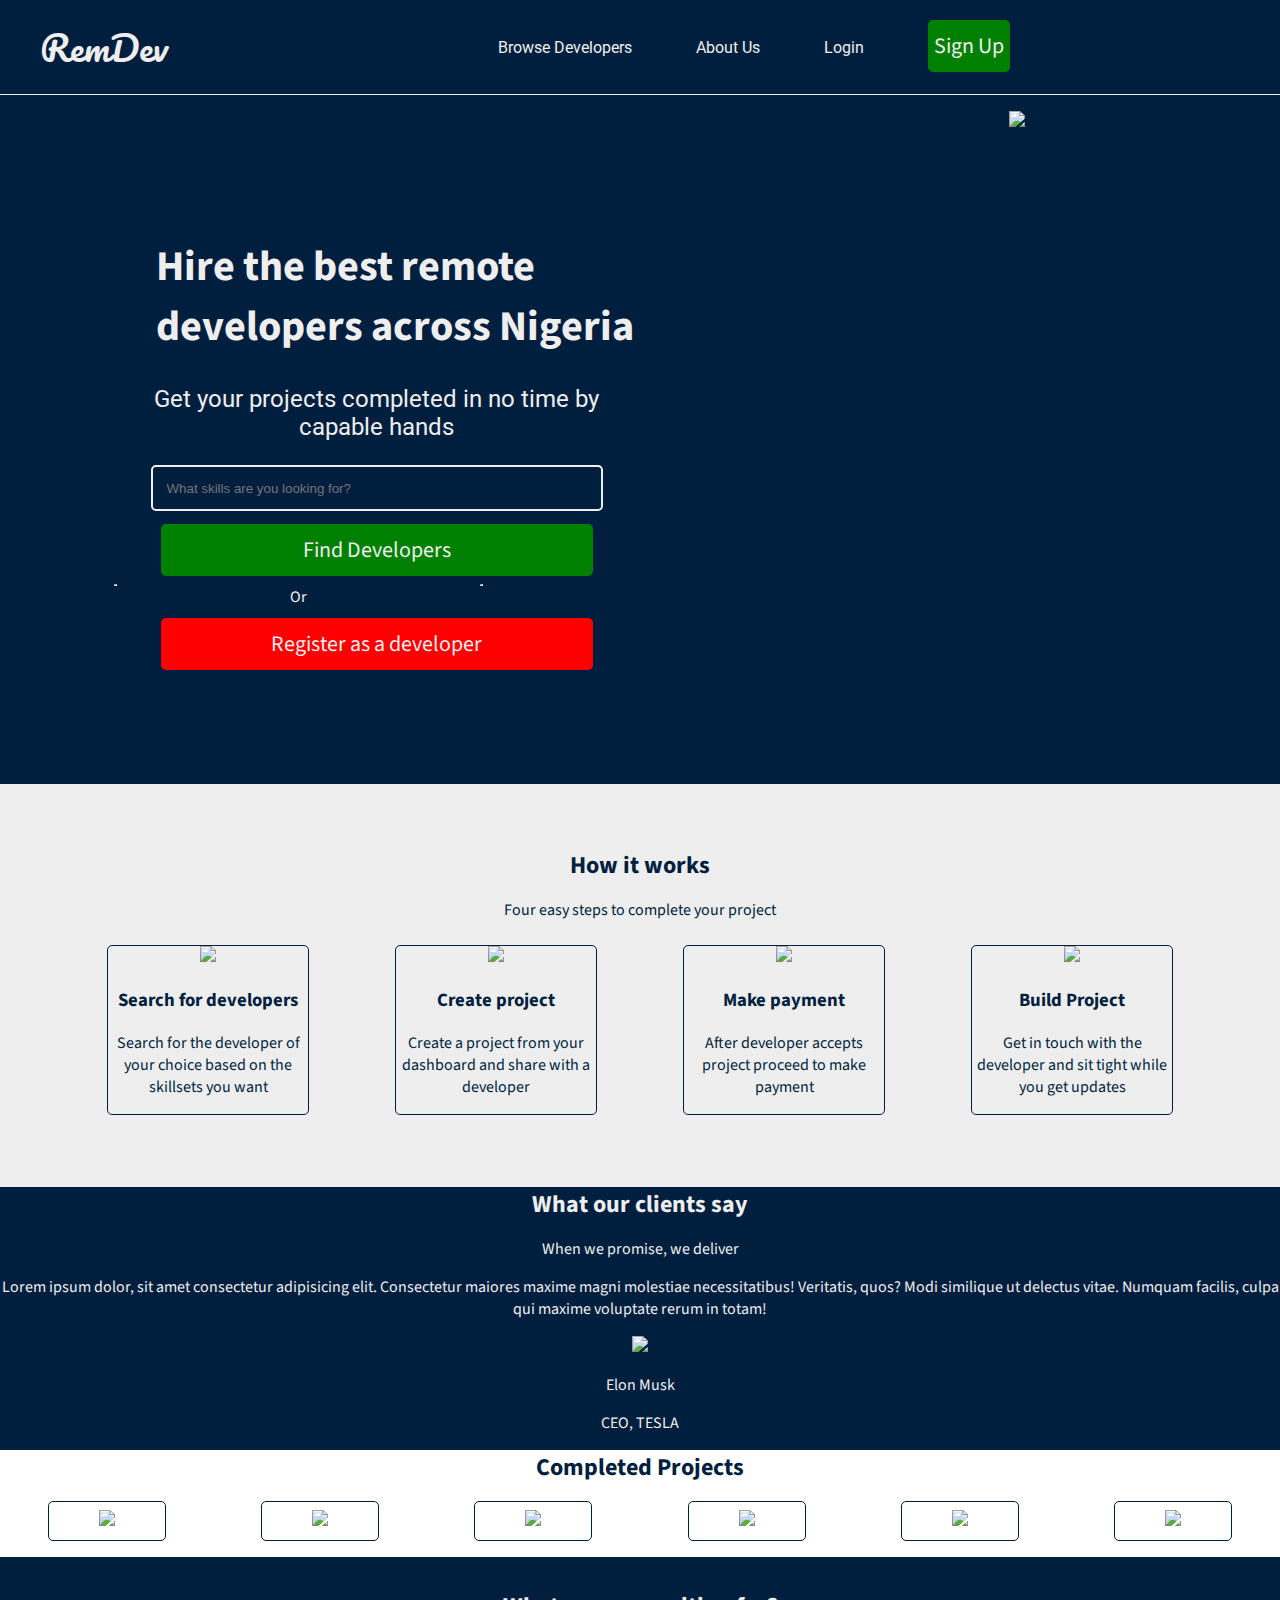
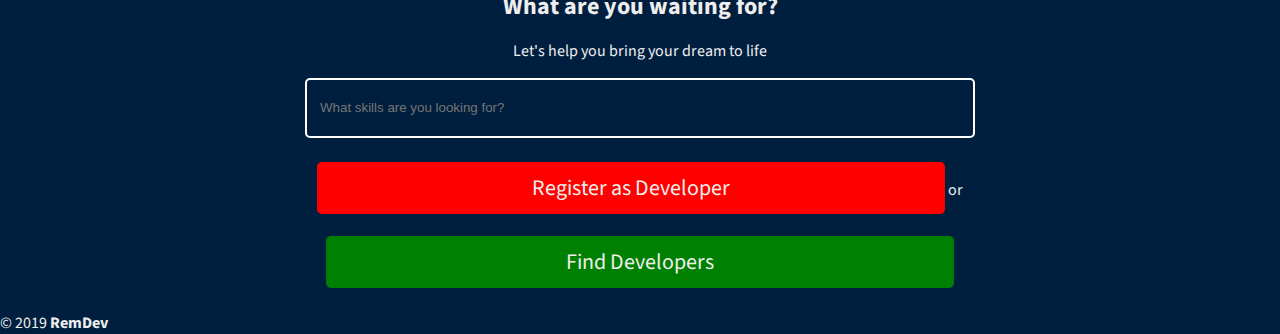
==== commit 324b4802: "Add hamburger menu code to html" ====
--- a/index.html
+++ b/index.html
@@ -1,256 +1,172 @@
 <!DOCTYPE html>
 <html lang="en">
+    <head>
+        <title>RemDev | Home</title>
+        <link href="https://fonts.googleapis.com/css?family=Source+Sans+Pro&display=swap" rel="stylesheet">
+        <link href="https://fonts.googleapis.com/css?family=Pacifico&display=swap" rel="stylesheet">
+        <link href="https://fonts.googleapis.com/css?family=Roboto&display=swap" rel="stylesheet">
+        <link rel="stylesheet" href="style.css" type="text/css">
+        <script src="https://unpkg.com/feather-icons"></script>
+        <meta charset="utf-8">
+        <meta name="viewport" content="width=device-width, initial-scale=1">
+    </head>
+    <body>
+        <!-- Start Navigation Bar -->
+        <header>
+            <div class="container">
+                <a class="logo" href="index.html">
+                    RemDev
+                </a>
+                <nav id="my Links">
+                    <ul class="nav-links">
+                        <li><a href="search.html">Browse Developers</a></li>
+                        <li><a href="about.html">About Us</a></li>
+                        <li><a href="login.html">Login</a></li>
+                        <li><a href="signup.html"><button type="button" class="btn-small">Sign Up</button></a></li>
+                    </ul>
+                </nav>
+                <a href="javascript:void(0);" class="icon" onclick="myFunction()">
+                <i class="fas fa-bars"></i>
+                </a>
+            </div>
+        </header>
+        <!-- End Navigation Bar -->
 
-<head>
-  <meta charset="UTF-8" />
-  <meta name="viewport" content="width=device-width, initial-scale=1.0" />
-  <meta http-equiv="X-UA-Compatible" content="ie=edge" />
-  <title>RemDev | Home</title>
-  <link href="https://fonts.googleapis.com/css?family=Pacifico&display=swap" rel="stylesheet">
-  <link href="https://fonts.googleapis.com/css?family=Source+Sans+Pro:200,300,400,400i,700,900&display=swap"
-    rel="stylesheet">
+        <!-- Start Main Content -->
+        <main>
 
-  <link href="https://fonts.googleapis.com/css?family=Lato&display=swap" rel="stylesheet">
-  <link rel="stylesheet" href="https://cdnjs.cloudflare.com/ajax/libs/font-awesome/4.7.0/css/font-awesome.min.css">
-  <link rel="stylesheet" href="style.css" />
-<script type="text/javascript" src="https://ravesandboxapi.flutterwave.com/flwv3-pug/getpaidx/api/flwpbf-inline.js"></script>
-<script>
-     document.addEventListener("DOMContentLoaded", function(event) {
-  document.getElementById("submit").addEventListener("click", function(e) {
-    var PBFKey = "FLWPUBK_TEST-37e54c054ec9f100d1c50e255426ee76-X";
-    
-    getpaidSetup({
-      PBFPubKey: PBFKey,
-      customer_email: "user@example.com",
-      customer_firstname: "Temi",
-      customer_lastname: "Adelewa",
-      custom_description: "Pay Internet",
-      custom_logo: "http://localhost/communique-3/skin/frontend/ultimo/communique/custom/images/logo.svg",
-      custom_title: "Communique Global System",
-      amount: 2000,
-      customer_phone: "234099940409",
-      country: "NG",
-      currency: "NGN",
-      txref: "rave-123456",
-      integrity_hash: "6800d2dcbb7a91f5f9556e1b5820096d3d74ed4560343fc89b03a42701da4f30",
-      onclose: function() {},
-      callback: function(response) {
-        var flw_ref = response.tx.flwRef; // collect flwRef returned and pass to a                  server page to complete status check.
-        console.log("This is the response returned after a charge", response);
-        if (
-          response.tx.chargeResponseCode == "00" ||
-          response.tx.chargeResponseCode == "0"
-        ) {
-          // redirect to a success page
-        } else {
-          // redirect to a failure page.
-        }
-      }
-    });
-  });
-});
-</script>
+            <!-- Start Section "Hire the best remote dev..." -->
+            <div class="hero">
+                <div class="search sub-div">
+                    <h1 class="hire">Hire the best remote developers across Nigeria</h1>
+                    <p class="hero-offer">Get your projects completed in no time by capable hands</p>
+                    <input type="text" placeholder="What skills are you looking for?" class="search-bar"><br>
+                    <a href="#"><button type="button" class="btn-large find">Find Developers</button></a>
+                    <div class="horizontal-rule">
+                        <div><hr></div>
+                        <div><p class="or">Or</p></div>
+                        <div><hr></div>
+                    </div>
+                  <a href=#><button type="button" class="btn-large register">Register as a developer</button></a>
+                </div>
+                <div class="vector-file sub-div">
+                  <p><img src="https://res.cloudinary.com/dpkreativ/image/upload/v1567250811/rem-dev%20homepage/software_dev_zh9apf.png"></p>
+                </div>
+            </div>
+            <!-- End Section "Hire the best remote dev..." -->
 
-</head>
+            <!-- Start Section "How it works" -->
+            <div class="how-it-works">
+                <div>
+                    <h2>How it works</h2>
+                    <p>Four easy steps to complete your project</p>
+                </div>
 
-<body>
-  <div class="landing-page">
-    <nav class="landing-nav">
-      <div class="landing-logo">
-        <h3><a class="increasefont" href="index.html">RemDev</a></h3>
-      </div>
-      <div class="landing-right">
-        <ul class="landing-ul"> 
-          <li class="landing-li">
-            <a href="search.html">Browse developers</a>
-          </li>
-          <li class="landing-li"><a href="about.html">About Us</a></li>
-          <li class="landing-li"><a href="#">Login</a></li>
-          <li class="landing-li signup">
-            <a href="signup.html">Sign Up</a>
-          </li>
-        </ul>
-      </div>
+                <!-- Start Icon Tabs -->
+                <div class="icon">
+                    <div class="search-icon-tab i-tab">
+                        <div class="search-icon"><img src="https://res.cloudinary.com/dpkreativ/image/upload/v1567292515/rem-dev%20homepage/iconfinder-icon_txzz4p.svg" class="svg-icon"></div>
+                        <h3>Search for developers</h3>
+                        <p>Search for the developer of your choice based on the skillsets you want</p>
+                    </div>
+                    <div class="create-icon-tab i-tab">
+                        <div class="create-icon"><img src="https://res.cloudinary.com/dpkreativ/image/upload/v1567742368/rem-dev%20homepage/clips-01_xpcia0.svg" class="svg-icon" /></div>
+                        <h3>Create project</h3>
+                        <p>Create a project from your dashboard and share with a developer</p>
+                    </div>
+                    <div class="payment-icon-tab i-tab">
+                            <div class="payment-icon"><img src="https://res.cloudinary.com/dpkreativ/image/upload/v1567742368/rem-dev%20homepage/clips-02_uivups.svg" class="svg-icon" /></div>
+                            <h3>Make payment</h3>
+                            <p>After developer accepts project proceed to make payment</p>
+                    </div>
+                    <div class="build-icon-tab i-tab">
+                            <div class="build-icon"><img src="https://res.cloudinary.com/dpkreativ/image/upload/v1567742369/rem-dev%20homepage/clips-03_qccu4g.svg" class="svg-icon" /></div>
+                            <h3>Build Project</h3>
+                            <p>Get in touch with the developer and sit tight while you get updates</p>
+                    </div>
+                </div>
+                <!-- End Icon Tabs -->
 
-    </nav>
-    <hr />
-    <section>
-      <div class="first-row">
-        <div class=" box">
-          <div class="text">
-            <h1>Hire the best remote</h1>
-            <h2>developers across nigeria</h2>
-            <h4>
-              Get your projects completed in no time by capable hands
-            </h4>
-          </div>
-          <div class="text-field">
-            <input type="text" placeholder="what skills are you looking for?" />
-          </div>
-          <div class="btn">
-            <button class="green-btn">Find Developers</button>
-            <div class="line-div">
-              <div class="line">
-                <hr>
-              </div>
-              <div class="line-text">
-                <p>Or</p>
-              </div>
-              <div class="line">
-                <hr>
-              </div>
             </div>
-            <button class="red-btn">Register as a Developer</button>
-          </div>
-        </div>
-        <div class="box image-box">
-          <p class="img-center"><img class="big-image" src="https://via.placeholder.com/400x400.png" alt=""></p>
-        </div>
-      </div>
-    </section>
-    <section>
-      <div style="background-color: white">
-        <div class="works-how">
-          <h1>How it works</h1>
-          <h4>Four easy steps to complete your project</h4>
-        </div>
-        <div class="how">
-          <div class="sub-how">
-            <div class="icon">
-              <p><i class="fa fa-search" aria-hidden="true"></i></p>
+            <!-- End Section "How it works" -->
+
+            <!-- Start Section "Clients" -->
+            <div class="clients">
+                <div>
+                    <h2>What our clients say</h2>
+                    <p>When we promise, we deliver</p>
+                </div>
+
+                <!-- Start quotes -->
+                <p>Lorem ipsum dolor, sit amet consectetur adipisicing elit. Consectetur maiores maxime magni molestiae necessitatibus! Veritatis, quos? Modi similique ut delectus vitae. Numquam facilis, culpa qui maxime voluptate rerum in totam!</p>
+                <div>
+                    <div><img src="#"></div>
+                    <div>
+                        <p class="client-name">Elon Musk</p>
+                        <p class="client-title">CEO, TESLA</p>
+                    </div>
+                </div>
+                <!-- End quotes -->
             </div>
-            <div class="align-text">
-              <h3>Search for developers</h3>
-              <p>Lorem ipsum dolor sit amet consectetur adipisicing elit. Accusamus maxime similique reiciendis
-                veritatis quidem laboriosam nostrum dolores assumenda dolore eaque.</p>
+            <!-- End Section "Clients" -->
+
+            <!-- Start Section "Projects" -->
+            <div class="projects">
+                <div><h2>Completed Projects</h2></div>
+                <div class="social-logo-box">
+                    <div class="social-logo slack">
+                        <img src="https://res.cloudinary.com/dpkreativ/image/upload/v1567288744/rem-dev%20homepage/iconfinder_306_Slack_logo_4375081_dk8gb4.svg" class="social-logo-image">
+                    </div>
+                    <div class="social-logo facebook">
+                        <img src="https://res.cloudinary.com/dpkreativ/image/upload/v1567288744/rem-dev%20homepage/iconfinder_Popular_Social_Media-01_2329269_p6b57o.svg" class="social-logo-image">
+                    </div>
+                    <div class="social-logo tesla">
+                        <img src="https://res.cloudinary.com/dpkreativ/image/upload/v1567288745/rem-dev%20homepage/580b57fcd9996e24bc43c4a2_cxelax.png" class="social-logo-image">
+                    </div>
+                    <div class="social-logo twitter">
+                        <img src="https://res.cloudinary.com/dpkreativ/image/upload/v1567288745/rem-dev%20homepage/iconfinder_twitter_294655_aarbg3.svg" class="social-logo-image">
+                    </div>
+                    <div class="social-logo google">
+                        <img src="https://res.cloudinary.com/dpkreativ/image/upload/v1567288744/rem-dev%20homepage/iconfinder_Google_1298745_sbaroj.svg" class="social-logo-image">
+                    </div>
+                    <div class="social-logo netflix">
+                        <img src="https://res.cloudinary.com/dpkreativ/image/upload/v1567288744/rem-dev%20homepage/iconfinder_227_Netflix_logo_4375011_biar6x.svg" class="social-logo-image">
+                    </div>
+                </div>
             </div>
-          </div>
-          <div class="sub-how">
-            <div class="icon">
-              <p><i class="fa fa-pencil" aria-hidden="true"></i></p>
+            <!-- End Section "Projects" -->
+
+            <!-- Start Section "What are you waiting for?" -->
+            <div class="what-are-you-waiting-for">
+                <div>
+                    <h2>What are you waiting for?</h2>
+                    <p>Let's help you bring your dream to life</p>
+                </div>
+                <div>
+                    <input type="text" placeholder="What skills are you looking for?" class="search-bar-footer">
+                    <div class="conclude">
+                        <a href="#"><button type="button" class="btn-medium register">Register as Developer</button></a>
+                        or
+                        <a href="#"><button type="button" class="btn-medium find">Find Developers</button></a>
+                    </div>
+                </div>
             </div>
-            <div class="align-text">
-              <h3>Craete project</h3>
-              <p>Lorem ipsum dolor sit amet consectetur adipisicing elit. Accusamus maxime similique reiciendis
-                veritatis quidem laboriosam nostrum dolores assumenda dolore eaque.</p>
+            <!-- End Section "What are you waiting for?" -->
+        </main>
+        <!-- End Main Content -->
+
+        <!-- Start Footer -->
+        <footer class="footer">
+            <div>
+                &copy; 2019 <strong>RemDev</strong>
             </div>
-          </div>
-          <div class="sub-how">
-            <div class="icon">
-              <p><i class="fa fa-check-square" aria-hidden="true"></i></p>
+            <div>
+                <i data-feather="facebook" class="social"></i>
+                <i data-feather="twitter" class="social"></i>
+                <i data-feather="github" class="social"></i>
             </div>
-            <div class="align-text">
-              <button type="button" style="cursor:pointer; color: white; background-color: green; padding-top: 7px; 
-              padding-bottom: 7px; padding-left: 20px; padding-right: 20px; border-radius: 5px; 
-              border: none; text-align: center;" value="Pay Now" id="submit"><h3>Make payment</h3>
-              </button>
-              <p>Lorem ipsum dolor sit amet consectetur adipisicing elit. Accusamus maxime similique reiciendis
-                veritatis quidem laboriosam nostrum dolores assumenda dolore eaque.</p>
-            </div>
-          </div>
-          <div class="sub-how">
-            <div class="icon">
-              <p><i class="fa fa-money" aria-hidden="true"></i></p>
-            </div>
-            <div class="align-text">
-              <h3>Build project</h3>
-              <p>Lorem ipsum dolor sit amet consectetur adipisicing elit. Accusamus maxime similique reiciendis
-                veritatis quidem laboriosam nostrum dolores assumenda dolore eaque.</p>
-            </div>
-          </div>
-        </div>
-      </div>
-    </section>
-    <section>
-      <div>
-        <div class="rep align-text">
-          <h2>What our clients say</h2>
-          <h4>when we promise we deliver</h4>
-        </div>
-        <div>
-          <div class="flexy">
-            <div class="quote-sign">
-              <i class="fa fa-quote-left" aria-hidden="true"></i>
-            </div>
-            <div class="quote-text">
-              Lorem ipsum dolor sit amet consectetur adipisicing elit. Labore nihil consequatur similique vel tempora
-              nam, distinctio sequi temporibus corporis ea veniam iure officia earum? Obcaecati error sed dolore animi
-              cumque cum doloremque esse sunt quis, molestias, rem similique delectus reiciendis, at debitis aliquam
-              soluta harum magni id fuga tenetur? Totam corporis deleniti numquam repellat quam nihil, obcaecati sint
-              vero maxime porro laudantium debitis neque sequi iure nostrum. Debitis sit soluta placeat animi aspernatur
-              cupiditate nemo esse nam quae numquam saepe, corporis eius temporibus hic! Tempore et nisi velit ipsum
-              exercitationem, ex asperiores id libero saepe nobis fugiat eos recusandae delectus.
-              Lorem ipsum dolor sit amet consectetur adipisicing elit. Labore nihil consequatur similique vel tempora
-              nam, distinctio sequi temporibus corporis ea veniam iure officia earum? Obcaecati error sed dolore animi
-              cumque cum doloremque esse sunt quis, molestias, rem similique delectus reiciendis, at debitis aliquam
-              soluta harum magni id fuga tenetur? Totam corporis deleniti numquam repellat quam nihil, obcaecati sint
-              vero maxime porro laudantium debitis neque sequi iure nostrum. Debitis sit soluta placeat animi aspernatur
-              cupiditate nemo esse nam quae numquam saepe, corporis eius temporibus hic! Tempore et nisi velit ipsum
-              exercitationem, ex asperiores id libero saepe nobis fugiat eos recusandae delectus.
-            </div>
-          </div>
-          <div class="author">
-            <img src="https://via.placeholder.com/100" alt="">
-            <div class="ceo">
-              <h2>Victor Ogunmoye</h2>
-              <p>CEO RemDev</p>
-            </div>
-          </div>
-        </div>
-      </div>
-    </section>
-    <section>
-      <div class="projects">
-        <div class="align-text top-space">
-          <h1>Completed Projects</h1>
-        </div>
-        <div class="row">
-          <div class="col">
-            <p><i class="fa fa-facebook" aria-hidden="true"></i></p>
-          </div>
-          <div class="col">
-            <p><i class="fa fa-twitter" aria-hidden="true"></i></p>
-          </div>
-          <div class="col">
-            <p><i class="fa fa-slack" aria-hidden="true"></i></p>
-          </div>
-          <div class="col">
-            <p><i class="fa fa-google" aria-hidden="true"></i></p>
-          </div>
-        </div>
-      </div>
-      <div class="sm">
-        <div class="align-text">
-          <h1>What are you waiting for?</h1>
-          <h5>Lets help you bring your dream to life</h5>
-        </div>
-        <div class="inp">
-          <input type="text" name="" id="" placeholder="what skills set are you looking for?" />
-        </div>
-        <div class="btn" id="btn-div">
-          <button class="green-btn">Find Developers</button>
-          <div class="line-div">
-            <div class="line">
-              <hr>
-            </div>
-            <div class="line-text">
-              <p>Or</p>
-            </div>
-            <div class="line">
-              <hr>
-            </div>
-          </div>
-          <button class="red-btn">Register as a Developer</button>
-        </div>
-      </div>
-    </section>
-    <hr />
-    <footer>
-      &copy; 2019 RemDev
-      <a style="float:right" href="twitter.com">Twitter</a>
-    </footer>
-  </div>
-  <script src="app.js"></script>
-</body>
+        </footer>
+        <!-- End Footer -->
 
+    </body>
 </html>
--- a/style.css
+++ b/style.css
@@ -1,280 +1,407 @@
-* {
-  margin: 0;
-  padding: 0;
-  box-sizing: border-box;
-  font-family: 'Source Sans Pro', 'sans-serif';
-
+/* Style body & general content */
+
+*, *:before, *:after {
+    box-sizing: inherit;
 }
 
 body {
-  font-family: 'Lato', sans-serif;
-}
-
-:root {
-  --main-color: #001F3F;
-}
-
-.landing-li {
-  color: white;
-}
-
-.landing-li a {
-  text-decoration: none;
-  font-size: 20px;
-  color: white;
-  padding: 30px 20px;
-}
-
-.landing-ul {
-  list-style-type: none;
-  display: flex;
-  align-items: baseline;
-}
-
-
-.landing-li a {
-  text-decoration: none;
-}
-
-.landing-li a {
-  color: white;
-}
-
-.landing-ul {
-  list-style-type: none;
-}
-
-
-.landing-page {
-  background: var(--main-color)
-}
-
-.landing-nav {
-  color: white;
-  padding: 1.3rem;
-  display: flex;
-  align-items: baseline;
-  justify-content: space-between;
-}
-
-.increasefont {
-  font-size: 35px;
-  font-family: 'Pacifico', cursive;
-  color: white;
-  text-decoration: none;
-}
-
-
-.signup {
-  background: rgba(104, 226, 104, 0.932);
-  border-radius: 5px;
-  padding: 12px 15px;
-}
-
-
-/* Addition */
-.first-row {
-  display: flex;
-  padding: 0.8em;
-}
-
-.box {
-  width: 50%;
-}
-
-.big-image {
-  margin-top: 0.5em;
-}
-
-.text {
-  padding: 3.5em 1.5em 1.5em;
-  color: #fff;
-  line-height: 2em;
-}
-
-.text h4 {
-  color: #9e9e9e7a;
-}
-
-.text-field {
-  padding: 1.5em;
-}
-
-.text-field input {
-  color: white;
-  background: none;
-}
-
-.text-field input {
-  padding: 0.5em;
-  width: 70%;
-  border-radius: 4px;
-}
-
-.btn {
-  padding: 1.5em;
-}
-
-.btn button {
-  width: 70%;
-  padding: 0.5em;
-  color: #fff;
-  border: none;
-  border-radius: 4px;
-}
-
-.green-btn {
-  background-color: green;
-}
-
-.red-btn {
-  background-color: red;
-}
-
-.line-div {
-  display: flex;
-  padding: 0.5em;
-  text-align: center;
-  margin: 0 auto;
-}
-
-.line {
-  width: 33%;
-  margin-top: 0.5em;
-}
-
-.line-text {
-  padding: 0 0.3em;
-}
-
-.image-box {
-  margin: auto;
-}
-
-.img-center {
-  text-align: center;
-}
-
-.big-image {
-  border-radius: 10px;
-}
-
-.how {
-  display: flex;
-}
-
-.sub-how {
-  width: 24%;
-  padding: 0.5em;
+    background-color: #001f3f;
+    font-family: 'Source Sans Pro', sans-serif;
+    color: #eeeeee;
+    text-align: center;
+    margin: 0px;
+}
+
+a {
+    text-decoration: none;
+    color: #eeeeee;
+}
+
+h2 {
+    margin: 0px;
+}
+
+/* Style buttons */
+button {
+    height: 50px;
+    border-radius: 5px;
+    border: none;
+    color: #eeeeee;
+    font-family: 'Source Sans Pro', sans-serif;
+    font-size: 22px;
+}
+
+.conclude {
   margin: 0.5em;
-  border: 1px solid grey;
-  border-radius: 8px;
-}
-
-.align-text {
-  text-align: center;
-  padding: 0.5em;
-  margin: 1em;
-}
-
-.fa {
-  font-size: 2em;
-  text-align: center;
+  padding: 1em;
+}
+
+.btn-small {
+    background-color: green;
+}
+
+.btn-large.find {
+    width: 80%;
+    background-color: green;
+}
+
+.btn-large.register {
+    width: 80%;
+    background-color: red;
+}
+
+.btn-medium.find {
+    width: 50%;
+    margin-top: 1em;
+    background-color: green;
+}
+
+.btn-medium.register {
+    width: 50%;
+    background-color: red;
+}
+
+/* Style Header & Navigation */
+.container {
+    border-bottom: 1px solid #eeeeee;
+    display: flex;
+    justify-content: space-between;
+    padding: 0px 40px;
+    margin: 0px auto;
+    }
+
+.nav-links {
+    list-style: none;
+    margin-top: 20px;
+    font-family: 'Roboto', sans-serif;
+}
+
+li {
+    display: inline-block;
+    margin-left: 60px;
+    vertical-align: center;
+}
+
+
+/* Logo Styles */
+.logo {
+    font-family: 'Pacifico', cursive;
+    font-size: 35px;
+    margin: 16px 0px 16px;
+}
+
+/* Style footer */
+.footer {
+    display: flex;
+    justify-content: space-between;
+}
+.social {
+    color: #eeeeee;
+}
+
+
+/* Style Section "Hire the best remote dev..." */
+.hero {
+    width: 100%;
+    display: flex;
+    justify-content: space-around;
+    text-align: center;
+}
+
+.search, .vector-file {
+    width: 50%;
+    text-align: center;
+}
+
+.vector-file img {
+    width: 80%;
+}
+
+.search {
+    padding: 8.9%;
+}
+
+.search-bar {
+    width: 80%;
+    margin-bottom: 1em;
+    background-color: transparent;
+    border: 2px solid #eeeeee;
+    padding: 1em;
+    border-radius: 5px;
+}
+
+h1 {
+    font-size: 42.2px;
+    text-align: left;
+    margin-left: 1em;
+}
+
+.hero-offer {
+    font-family: 'Roboto', sans-serif;
+    font-size: 1.5em;
+    margin: 1em;
+}
+.horizontal-rule {
+    display: flex;
+    justify-content: space-between;
+    width: 70%;
+}
+
+hr {
+    width: 30%;
+}
+
+.or {
+    margin: 10px;
+    padding: 0px 11px 0px 11px;
+}
+/* Start Section "How it works..." */
+.how-it-works {
+    background: #eeeeee;
+    margin: 0 auto;
+    color: #001f3f;
+    text-align: center;
+    padding: 5%;
 }
 
 .icon {
-  text-align: center;
-}
-
-.works-how {
-  text-align: center;
-  margin: 2.5em;
-  padding: 0.5em;
-}
-
-.rep {
-  color: #fff;
-}
-
-.flexy {
-  width: 70%;
-  display: flex;
-  margin: auto;
-  padding: 1em;
-  background-color: #fff;
-}
-
-.quote-sign {
-  width: 10%;
-}
-
-.quote-text {
-  width: 85%;
-}
-
-.author {
-  display: flex;
-  width: 70%;
-  margin: auto;
-  padding: 1em;
-  background-color: #fff;
-}
-
-.author img {
-  border-radius: 50%;
-}
-
-.ceo {
-  margin: 1.5em 2.5em;
-}
-
-.top-space {
-  padding-top: 2em;
-}
-
+    display: flex;
+    flex-wrap: wrap;
+    justify-content: space-around;
+}
+
+.i-tab {
+    min-width: 100px;
+    max-width: 200px;
+    margin: 0.5em;
+    border: 1px solid #001f3f;
+    border-radius: 5px;
+}
+
+.svg-icon {
+    width: 70px;
+    height: auto;
+}
+
+/* Style Section "Projects" */
 .projects {
-  background-color: #fff;
-}
-
-.row {
-  display: flex;
-  width: 90%;
-  margin: auto;
-  justify-content: space-around;
-  text-align: center;
-}
-
-.col {
-  border: 1px solid grey;
-  width: 20%;
-  margin-bottom: 2.5em;
-}
-
-.col .fa {
-  font-size: 100px;
-}
-
-.sm {
-  width: 60%;
-  margin: auto;
-}
-
-/* .inp {
-margin: 0 auto;
-} */
-
-.inp input {
-  display: block;
-  width: 70%;
-  padding: 0.5em;
-  border-radius: 4px;
-  background: none;
-  margin: auto;
-  color: white;
-}
-
-#btn-div {
-  display: block;
-  margin: 0 auto;
-  text-align: center;
-}+    background-color: white;
+    color: #001f3f;
+    /* padding: 40px; */
+}
+
+.social-logo-box {
+    display: flex;
+    flex-wrap: wrap;
+    justify-content: space-around;
+}
+
+.social-logo {
+    border: 1px solid #001f3f;
+    min-width: 100px;
+    max-width: 150px;
+    border-radius: 5px;
+    padding: 0.5em;
+    margin: 1em 1em;
+}
+
+.social-logo-image {
+    width: 50%;
+    height: auto;
+}
+
+/* Style Section "What are you waiting for?" */
+.search-bar-footer {
+    width: 50%;
+    background: none;
+    border: 2px solid #fff;
+    height: 56px;
+    padding: 0% 1% 0% 1%;
+    border-radius: 5px;
+}
+
+/* add top margin to "what-are-you-waiting-for" */
+
+.what-are-you-waiting-for{
+    margin-top: 2rem;
+}
+
+/* adding media queries */
+
+/*
+@media all and (max-width: 1300px){
+body{
+    max-width: 100vw;
+}
+
+img{
+    max-width: 100%;
+    height: auto;
+}
+
+  .social-logo-box{
+    display: grid;
+    grid-template-columns: 1fr 1fr 1fr;
+    grid-gap: 2rem;
+  }
+}
+*/
+
+/*
+@media all and (max-width: 1050px){
+
+    .hero{
+        display:grid;
+        grid-template-columns: 1fr;
+        margin-left: 10rem;
+    }
+    .search h1{
+        width: 50vh;
+    }
+
+    .how-it-works{
+        width: 80vw;
+        margin-left: 10vw;
+    }
+
+    .how-it-works div{
+
+        height:auto;
+    }
+
+    .projects{
+        margin: auto;
+    }
+    .projects{
+        margin-left: 10vw;
+    }
+
+    .social-logo-box{
+        display: grid;
+        grid-template-columns: 1fr 1fr 1fr;
+        grid-gap: 2rem;
+    }
+  }
+  */
+
+  /*
+  @media all and (max-width: 920px){
+
+    .how-it-works{
+        width: 90vw;
+        margin-left: 10vw;
+    }
+
+    .how-it-works div{
+        display: grid;
+        grid-template-columns: 1fr;
+        grid-gap: 1rem;
+        height:auto;
+        margin: auto auto;
+        width: 80vw;
+    }
+
+    .how-it-works p{
+        font-size: 1.3rem;
+    }
+    .how-it-works h1{
+        font-size: 1.8rem;
+    }
+
+    main{
+        margin: 5vw;
+    }
+
+    .clients{
+        margin-top: 2rem;
+    }
+
+    .social-logo-box{
+        display: grid;
+        grid-template-columns: 1fr 1fr;
+        grid-gap: 2rem;
+    }
+
+    .projects{
+        margin-left: 10vw;
+    }
+  }
+  */
+
+  /*
+  @media all and (max-width: 600px){
+    .hero{
+
+        margin-left: 5rem;
+        margin-left: auto;
+    }
+
+    .how-it-works div{
+        width: 75vw;
+    }
+
+    .icon p{
+        width: auto;
+        padding: 1rem;
+    }
+
+  }
+
+  @media all and (max-width: 400px){
+    .social-logo-box{
+        display: grid;
+        grid-template-columns: 1fr;
+        grid-gap: 2rem;
+    }
+  }
+  */
+
+  /* Added */
+
+  @media screen and (max-width: 750px) {
+    .how {
+      display: flex;
+      flex-wrap: wrap;
+    }
+
+    .hero {
+      display: flex;
+    }
+
+    .sub-div {
+      width: 40%;
+    }
+
+    .sub-how {
+      width: 30%;
+    }
+
+    .big-image {
+      max-width: 100%;
+    }
+  }
+
+  @media screen and (max-width: 450px) {
+    .how {
+      display: flex;
+      flex-wrap: wrap;
+    }
+
+    .hero {
+      display: block;
+    }
+
+    .sub-div {
+      width: 80%;
+      margin: auto;
+    }
+
+    .sub-how {
+      width: 30%;
+    }
+
+    .big-image {
+      max-width: 100%;
+    }
+  }
+
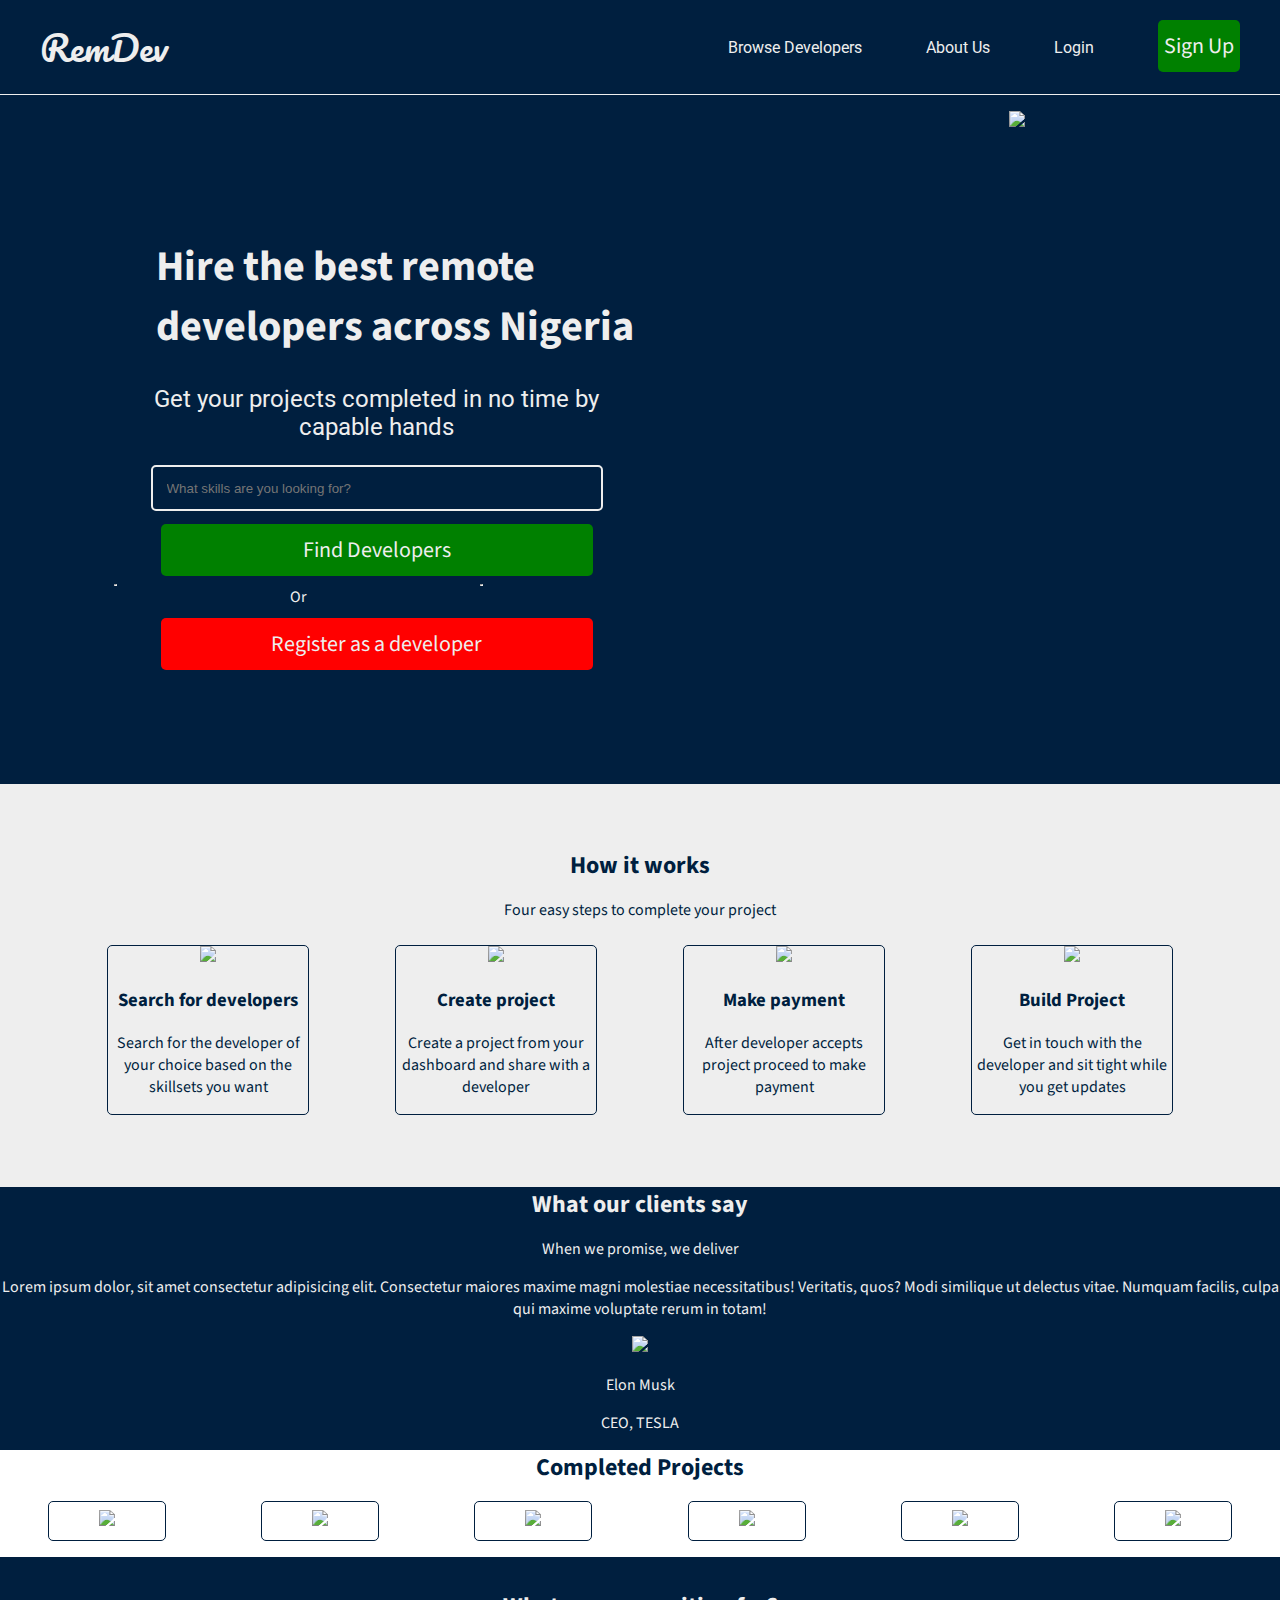
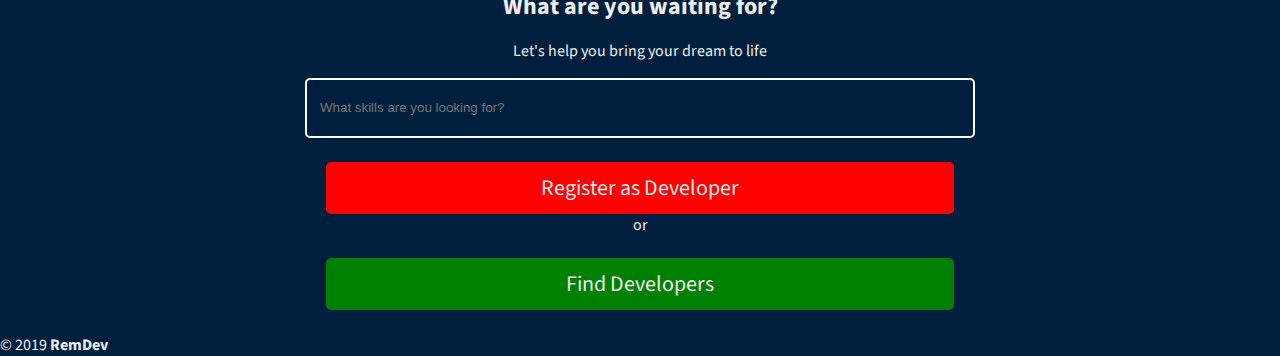
==== commit 99677321: "Merge pull request #32 from dpkreativ/patch-3" ====
--- a/index.html
+++ b/index.html
@@ -17,7 +17,7 @@
                 <a class="logo" href="index.html">
                     RemDev
                 </a>
-                <nav id="my Links">
+                <nav>
                     <ul class="nav-links">
                         <li><a href="search.html">Browse Developers</a></li>
                         <li><a href="about.html">About Us</a></li>
@@ -25,9 +25,6 @@
                         <li><a href="signup.html"><button type="button" class="btn-small">Sign Up</button></a></li>
                     </ul>
                 </nav>
-                <a href="javascript:void(0);" class="icon" onclick="myFunction()">
-                <i class="fas fa-bars"></i>
-                </a>
             </div>
         </header>
         <!-- End Navigation Bar -->
@@ -145,8 +142,8 @@
                 <div>
                     <input type="text" placeholder="What skills are you looking for?" class="search-bar-footer">
                     <div class="conclude">
-                        <a href="#"><button type="button" class="btn-medium register">Register as Developer</button></a>
-                        or
+                        <a href="#"><button type="button" class="btn-medium register">Register as Developer</button></a><br>
+                        or<br>
                         <a href="#"><button type="button" class="btn-medium find">Find Developers</button></a>
                     </div>
                 </div>
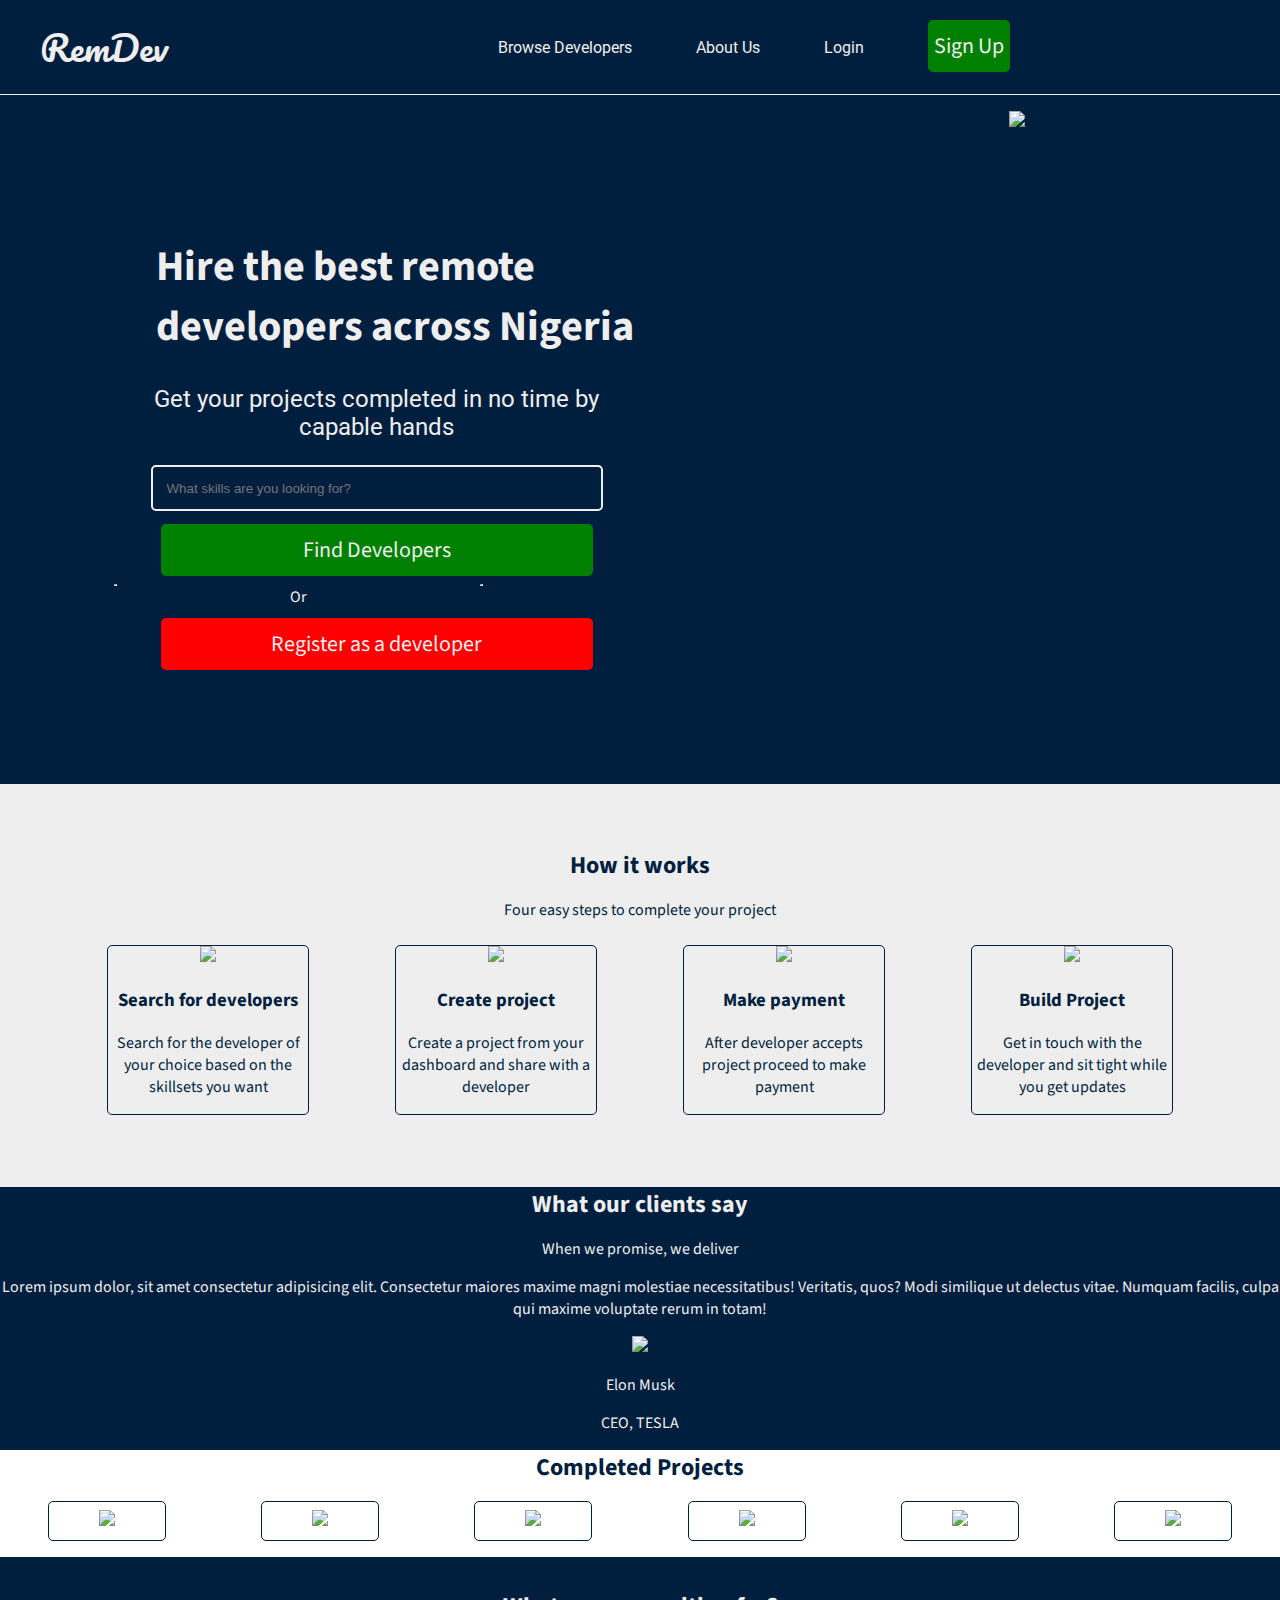
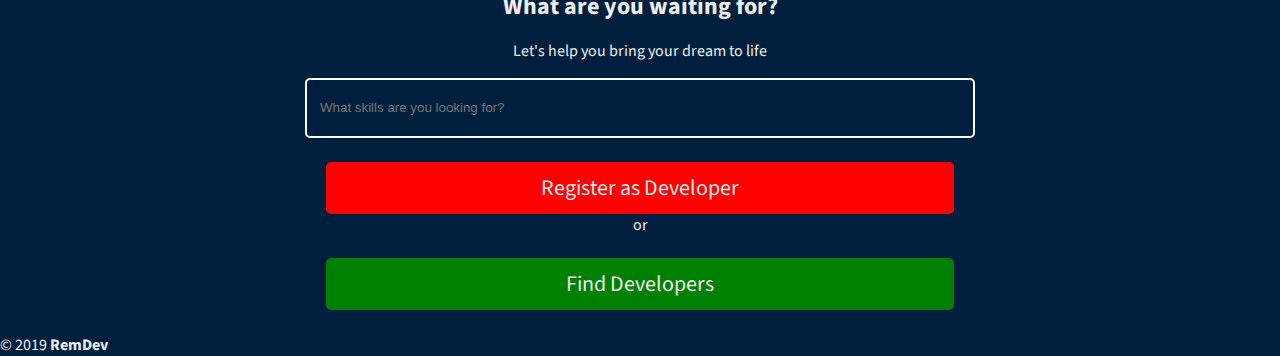
==== commit 91899779: "Merge pull request #35 from dpkreativ/patch-4" ====
--- a/index.html
+++ b/index.html
@@ -17,7 +17,7 @@
                 <a class="logo" href="index.html">
                     RemDev
                 </a>
-                <nav>
+                <nav id="myLinks">
                     <ul class="nav-links">
                         <li><a href="search.html">Browse Developers</a></li>
                         <li><a href="about.html">About Us</a></li>
@@ -25,6 +25,9 @@
                         <li><a href="signup.html"><button type="button" class="btn-small">Sign Up</button></a></li>
                     </ul>
                 </nav>
+                <a href="javascript:void(0);" class="icon" onclick="myFunction()">
+                <i class="fas fa-bars"></i>
+                </a>
             </div>
         </header>
         <!-- End Navigation Bar -->
@@ -166,4 +169,14 @@
         <!-- End Footer -->
 
     </body>
+    <script>
+        function myFunction() {
+  var x = document.getElementById("myLinks");
+  if (x.style.display === "block") {
+    x.style.display = "none";
+  } else {
+    x.style.display = "block";
+  }
+}
+    </script>
 </html>
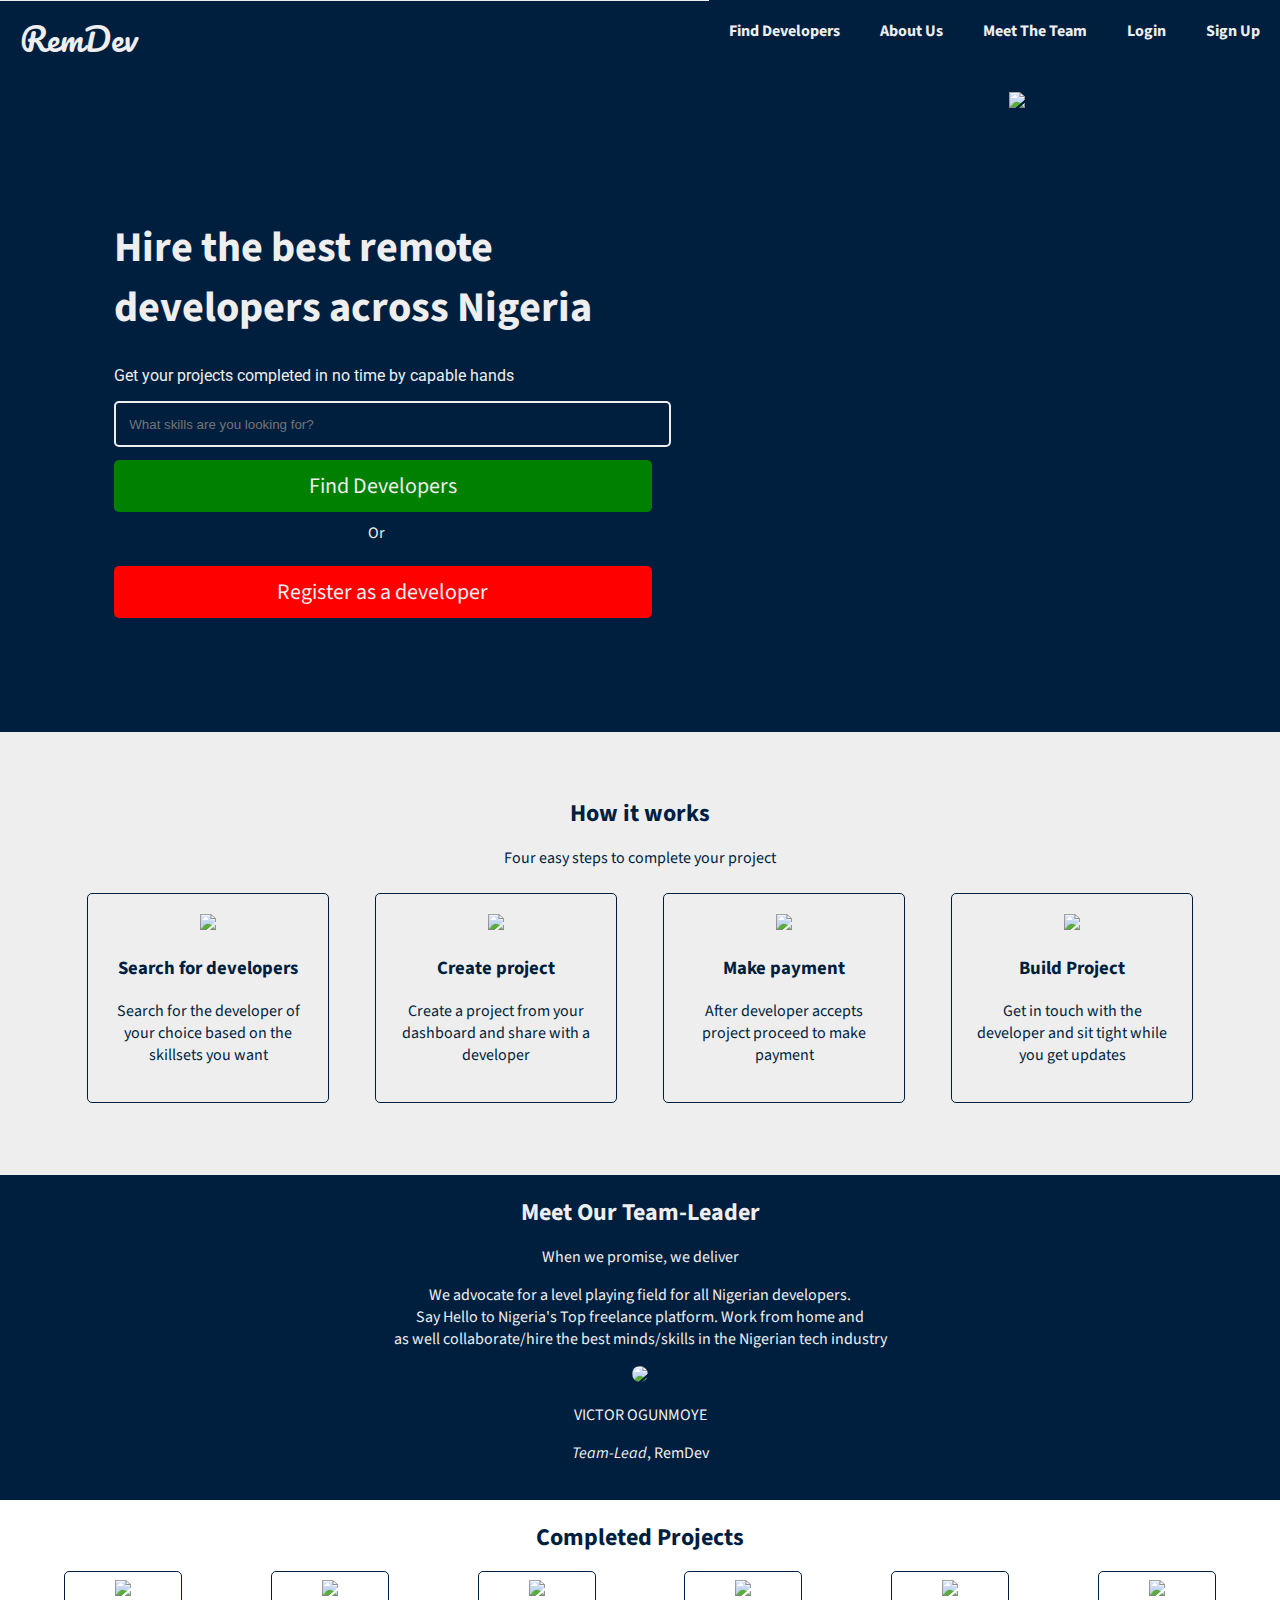
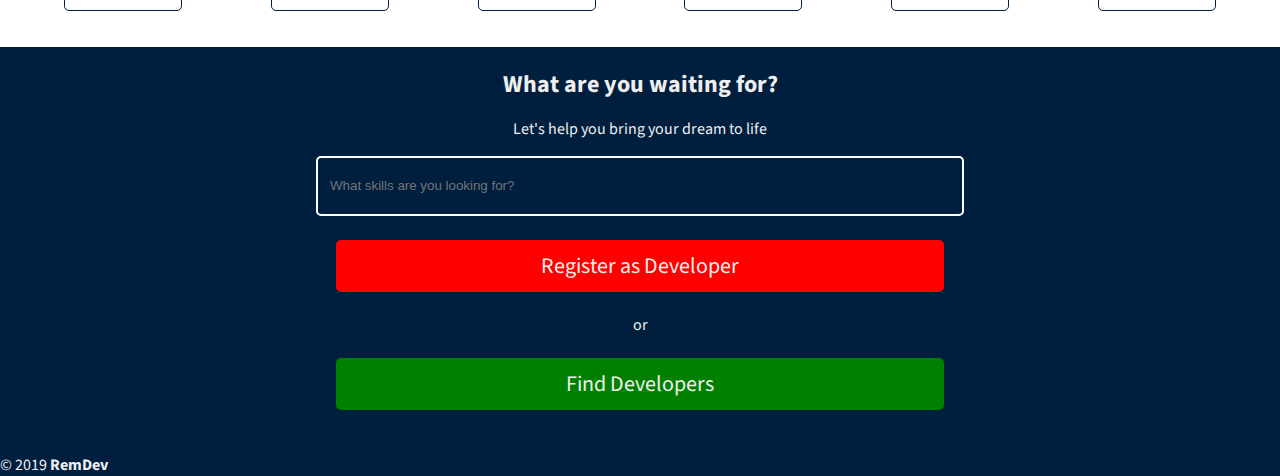
==== commit 5dec3c9e: "Merge branch 'master' of github.com:colossalboss/rem-dev" ====
--- a/index.html
+++ b/index.html
@@ -5,31 +5,30 @@
         <link href="https://fonts.googleapis.com/css?family=Source+Sans+Pro&display=swap" rel="stylesheet">
         <link href="https://fonts.googleapis.com/css?family=Pacifico&display=swap" rel="stylesheet">
         <link href="https://fonts.googleapis.com/css?family=Roboto&display=swap" rel="stylesheet">
+        <link rel="icon" href="favicon.ico" type="image/x-icon"/>
         <link rel="stylesheet" href="style.css" type="text/css">
         <script src="https://unpkg.com/feather-icons"></script>
         <meta charset="utf-8">
         <meta name="viewport" content="width=device-width, initial-scale=1">
+    
+        <link rel="stylesheet" href="https://cdnjs.cloudflare.com/ajax/libs/font-awesome/4.7.0/css/font-awesome.min.css">    </head>
     </head>
     <body>
         <!-- Start Navigation Bar -->
-        <header>
-            <div class="container">
+        <header class="header">
                 <a class="logo" href="index.html">
                     RemDev
                 </a>
-                <nav id="myLinks">
-                    <ul class="nav-links">
-                        <li><a href="search.html">Browse Developers</a></li>
-                        <li><a href="about.html">About Us</a></li>
-                        <li><a href="login.html">Login</a></li>
-                        <li><a href="signup.html"><button type="button" class="btn-small">Sign Up</button></a></li>
+                <input class="menu-btn" type="checkbox" id="menu-btn">
+              <label class="menu-icon" for="menu-btn"><span class="navicon"></span></label>               
+                    <ul class="menu">
+                        <li><a href="search.html"> <b>Find Developers</b> </a></li>
+                        <li><a href="about.html"> <b>About Us</b> </a></li>
+                        <li><a href="team.html"> <b>Meet The Team </b></a></li>
+                        <li><a href="login.html"><b>Login</b></a></li>
+                      <li><a href="signup.html" class="btn-signup"><b>Sign Up</b></a></li>
                     </ul>
-                </nav>
-                <a href="javascript:void(0);" class="icon" onclick="myFunction()">
-                <i class="fas fa-bars"></i>
-                </a>
-            </div>
-        </header>
+       </header>
         <!-- End Navigation Bar -->
 
         <!-- Start Main Content -->
@@ -41,13 +40,9 @@
                     <h1 class="hire">Hire the best remote developers across Nigeria</h1>
                     <p class="hero-offer">Get your projects completed in no time by capable hands</p>
                     <input type="text" placeholder="What skills are you looking for?" class="search-bar"><br>
-                    <a href="#"><button type="button" class="btn-large find">Find Developers</button></a>
-                    <div class="horizontal-rule">
-                        <div><hr></div>
-                        <div><p class="or">Or</p></div>
-                        <div><hr></div>
-                    </div>
-                  <a href=#><button type="button" class="btn-large register">Register as a developer</button></a>
+                    <a href="search.html"><button type="button" class="btn-large find">Find Developers</button></a>
+                        <br><p class="or">Or</p></br>
+                    <a href="signup.html"><button type="button" class="btn-large register">Register as a developer</button></a>
                 </div>
                 <div class="vector-file sub-div">
                   <p><img src="https://res.cloudinary.com/dpkreativ/image/upload/v1567250811/rem-dev%20homepage/software_dev_zh9apf.png"></p>
@@ -65,22 +60,22 @@
                 <!-- Start Icon Tabs -->
                 <div class="icon">
                     <div class="search-icon-tab i-tab">
-                        <div class="search-icon"><img src="https://res.cloudinary.com/dpkreativ/image/upload/v1567292515/rem-dev%20homepage/iconfinder-icon_txzz4p.svg" class="svg-icon"></div>
+                        <div class="search-icon"><img src="https://res.cloudinary.com/dpkreativ/image/upload/v1567742369/rem-dev%20homepage/clips-04_iv7h5v.svg" class="svg-icon"></div>
                         <h3>Search for developers</h3>
                         <p>Search for the developer of your choice based on the skillsets you want</p>
                     </div>
                     <div class="create-icon-tab i-tab">
-                        <div class="create-icon"><img src="https://res.cloudinary.com/dpkreativ/image/upload/v1567742368/rem-dev%20homepage/clips-01_xpcia0.svg" class="svg-icon" /></div>
+                        <div class="create-icon"><img src="https://res.cloudinary.com/dpkreativ/image/upload/v1567742368/rem-dev%20homepage/clips-01_xpcia0.svg" class="svg-icon"></div>
                         <h3>Create project</h3>
                         <p>Create a project from your dashboard and share with a developer</p>
                     </div>
                     <div class="payment-icon-tab i-tab">
-                            <div class="payment-icon"><img src="https://res.cloudinary.com/dpkreativ/image/upload/v1567742368/rem-dev%20homepage/clips-02_uivups.svg" class="svg-icon" /></div>
+                            <div class="payment-icon"><img src="https://res.cloudinary.com/dpkreativ/image/upload/v1567742368/rem-dev%20homepage/clips-02_uivups.svg" class="svg-icon"></div>
                             <h3>Make payment</h3>
                             <p>After developer accepts project proceed to make payment</p>
                     </div>
                     <div class="build-icon-tab i-tab">
-                            <div class="build-icon"><img src="https://res.cloudinary.com/dpkreativ/image/upload/v1567742369/rem-dev%20homepage/clips-03_qccu4g.svg" class="svg-icon" /></div>
+                            <div class="build-icon"><img src="https://res.cloudinary.com/dpkreativ/image/upload/v1567742369/rem-dev%20homepage/clips-03_qccu4g.svg" class="svg-icon"></div>
                             <h3>Build Project</h3>
                             <p>Get in touch with the developer and sit tight while you get updates</p>
                     </div>
@@ -93,17 +88,21 @@
             <!-- Start Section "Clients" -->
             <div class="clients">
                 <div>
-                    <h2>What our clients say</h2>
+                    <h2>Meet Our Team-Leader</h2>
                     <p>When we promise, we deliver</p>
                 </div>
 
                 <!-- Start quotes -->
-                <p>Lorem ipsum dolor, sit amet consectetur adipisicing elit. Consectetur maiores maxime magni molestiae necessitatibus! Veritatis, quos? Modi similique ut delectus vitae. Numquam facilis, culpa qui maxime voluptate rerum in totam!</p>
+                <p>We advocate for a level playing field for all Nigerian developers. <br> 
+                   Say Hello to Nigeria's Top freelance platform. Work from home and<br> 
+                   as well collaborate/hire the best minds/skills in the Nigerian tech industry <br>
+                   
+                </p>
                 <div>
-                    <div><img src="#"></div>
+                    <div><img src="https://res.cloudinary.com/gabeuzowulu/image/upload/v1567752451/Team%20Members/Victor_Ogunmoye_vz1nn5.png" class="client-img" style="border-radius: 50%;"></div>
                     <div>
-                        <p class="client-name">Elon Musk</p>
-                        <p class="client-title">CEO, TESLA</p>
+                        <p class="client-name">VICTOR OGUNMOYE</p>
+                        <p class="client-title"><i>Team-Lead</i>, RemDev</p>
                     </div>
                 </div>
                 <!-- End quotes -->
@@ -145,9 +144,9 @@
                 <div>
                     <input type="text" placeholder="What skills are you looking for?" class="search-bar-footer">
                     <div class="conclude">
-                        <a href="#"><button type="button" class="btn-medium register">Register as Developer</button></a><br>
+                        <a href="signup.html"><button type="button" class="btn-medium register">Register as Developer</button></a><br><br>
                         or<br>
-                        <a href="#"><button type="button" class="btn-medium find">Find Developers</button></a>
+                        <a href="search.html"><button type="button" class="btn-medium find">Find Developers</button></a>
                     </div>
                 </div>
             </div>
@@ -167,16 +166,16 @@
             </div>
         </footer>
         <!-- End Footer -->
-
     </body>
-    <script>
+    <!--
+         <script>
         function myFunction() {
-  var x = document.getElementById("myLinks");
-  if (x.style.display === "block") {
-    x.style.display = "none";
-  } else {
-    x.style.display = "block";
-  }
-}
-    </script>
+          var x = document.getElementById("myLinks");
+          if (x.style.display === "block") {
+            x.style.display = "none";
+          } else {
+            x.style.display = "block";
+          }
+        }
+    </script> -->
 </html>
--- a/style.css
+++ b/style.css
@@ -41,12 +41,12 @@
 }
 
 .btn-large.find {
-    width: 80%;
+    width: 100%;
     background-color: green;
 }
 
 .btn-large.register {
-    width: 80%;
+    width: 100%;
     background-color: red;
 }
 
@@ -62,24 +62,136 @@
 }
 
 /* Style Header & Navigation */
-.container {
-    border-bottom: 1px solid #eeeeee;
-    display: flex;
-    justify-content: space-between;
-    padding: 0px 40px;
-    margin: 0px auto;
-    }
-
-.nav-links {
-    list-style: none;
-    margin-top: 20px;
-    font-family: 'Roboto', sans-serif;
-}
-
-li {
-    display: inline-block;
-    margin-left: 60px;
-    vertical-align: center;
+
+/* header */
+
+.header {
+  background-color: #001f3f;
+  position: relative;
+  width: 100%;
+  z-index: 3;
+  border-bottom: 1px solid #eee;
+}
+
+
+.header ul {
+  margin: 0;
+  padding: 0;
+  list-style: none;
+  overflow: hidden;
+  background-color: #001f3f;
+}
+
+.header li a {
+  display: block;
+  padding: 20px 20px;
+  text-decoration: none;
+}
+
+.header li a:hover,
+.header .menu-btn:hover {
+  color: green;
+}
+
+.header .logo {
+  display: block;
+  float: left;
+  font-size: 2em;
+  padding: 10px 20px;
+  text-decoration: none;
+}
+
+/* menu */
+
+.header .menu {
+  clear: both;
+  max-height: 0;
+  transition: max-height .2s ease-out;
+}
+
+/* menu icon */
+
+.header .menu-icon {
+  cursor: pointer;
+  display: inline-block;
+  float: right;
+  padding: 30px 20px;
+  position: relative;
+  user-select: none;
+}
+
+.header .menu-icon .navicon {
+  background: #eee;
+  display: block;
+  height: 2px;
+  position: relative;
+  transition: background .2s ease-out;
+  width: 18px;
+}
+
+.header .menu-icon .navicon:before,
+.header .menu-icon .navicon:after {
+  background: #eee;
+  content: '';
+  display: block;
+  height: 100%;
+  position: absolute;
+  transition: all .2s ease-out;
+  width: 100%;
+}
+
+.header .menu-icon .navicon:before {
+  top: 5px;
+}
+
+.header .menu-icon .navicon:after {
+  top: -5px;
+}
+
+/* menu btn */
+
+.header .menu-btn {
+  display: none;
+}
+
+.header .menu-btn:checked ~ .menu {
+  max-height: 240px;
+}
+
+.header .menu-btn:checked ~ .menu-icon .navicon {
+  background: transparent;
+}
+
+.header .menu-btn:checked ~ .menu-icon .navicon:before {
+  transform: rotate(-45deg);
+}
+
+.header .menu-btn:checked ~ .menu-icon .navicon:after {
+  transform: rotate(45deg);
+}
+
+.header .menu-btn:checked ~ .menu-icon:not(.steps) .navicon:before,
+.header .menu-btn:checked ~ .menu-icon:not(.steps) .navicon:after {
+  top: 0;
+}
+
+/* 48em = 768px */
+
+@media (min-width: 48em) {
+  .header li {
+    float: left;
+  }
+  .header li a {
+    padding: 20px;
+  }
+  .header .menu {
+    clear: none;
+    float: right;
+    max-height: none;
+  }
+  .header .menu-icon {
+    display: none;
+  }
 }
 
 
@@ -87,7 +199,7 @@
 .logo {
     font-family: 'Pacifico', cursive;
     font-size: 35px;
-    margin: 16px 0px 16px;
+    margin: 0;
 }
 
 /* Style footer */
@@ -105,7 +217,7 @@
     width: 100%;
     display: flex;
     justify-content: space-around;
-    text-align: center;
+    text-align: left;
 }
 
 .search, .vector-file {
@@ -122,7 +234,7 @@
 }
 
 .search-bar {
-    width: 80%;
+    width: 100%;
     margin-bottom: 1em;
     background-color: transparent;
     border: 2px solid #eeeeee;
@@ -130,29 +242,28 @@
     border-radius: 5px;
 }
 
+
 h1 {
     font-size: 42.2px;
     text-align: left;
-    margin-left: 1em;
+    margin-left: 0;
 }
 
 .hero-offer {
     font-family: 'Roboto', sans-serif;
-    font-size: 1.5em;
-    margin: 1em;
+    font-size: 1em;
+    margin-bottom: 1em;
+    text-align: left;
 }
 .horizontal-rule {
     display: flex;
     justify-content: space-between;
-    width: 70%;
-}
-
-hr {
-    width: 30%;
+    width: 100%;
 }
 
 .or {
-    margin: 10px;
+    margin-top: 10px;
+    margin-bottom: 0px;
     padding: 0px 11px 0px 11px;
 }
 /* Start Section "How it works..." */
@@ -176,18 +287,24 @@
     margin: 0.5em;
     border: 1px solid #001f3f;
     border-radius: 5px;
+    padding: 20px;
 }
 
 .svg-icon {
     width: 70px;
     height: auto;
+}
+
+/* Style Section Clients */
+.clients {
+  padding: 20px;
 }
 
 /* Style Section "Projects" */
 .projects {
     background-color: white;
     color: #001f3f;
-    /* padding: 40px; */
+    padding: 20px;
 }
 
 .social-logo-box {
@@ -220,142 +337,9 @@
     border-radius: 5px;
 }
 
-/* add top margin to "what-are-you-waiting-for" */
-
-.what-are-you-waiting-for{
-    margin-top: 2rem;
-}
-
-/* adding media queries */
-
-/*
-@media all and (max-width: 1300px){
-body{
-    max-width: 100vw;
-}
-
-img{
-    max-width: 100%;
-    height: auto;
-}
-
-  .social-logo-box{
-    display: grid;
-    grid-template-columns: 1fr 1fr 1fr;
-    grid-gap: 2rem;
-  }
-}
-*/
-
-/*
-@media all and (max-width: 1050px){
-
-    .hero{
-        display:grid;
-        grid-template-columns: 1fr;
-        margin-left: 10rem;
-    }
-    .search h1{
-        width: 50vh;
-    }
-
-    .how-it-works{
-        width: 80vw;
-        margin-left: 10vw;
-    }
-
-    .how-it-works div{
-
-        height:auto;
-    }
-
-    .projects{
-        margin: auto;
-    }
-    .projects{
-        margin-left: 10vw;
-    }
-
-    .social-logo-box{
-        display: grid;
-        grid-template-columns: 1fr 1fr 1fr;
-        grid-gap: 2rem;
-    }
-  }
-  */
-
-  /*
-  @media all and (max-width: 920px){
-
-    .how-it-works{
-        width: 90vw;
-        margin-left: 10vw;
-    }
-
-    .how-it-works div{
-        display: grid;
-        grid-template-columns: 1fr;
-        grid-gap: 1rem;
-        height:auto;
-        margin: auto auto;
-        width: 80vw;
-    }
-
-    .how-it-works p{
-        font-size: 1.3rem;
-    }
-    .how-it-works h1{
-        font-size: 1.8rem;
-    }
-
-    main{
-        margin: 5vw;
-    }
-
-    .clients{
-        margin-top: 2rem;
-    }
-
-    .social-logo-box{
-        display: grid;
-        grid-template-columns: 1fr 1fr;
-        grid-gap: 2rem;
-    }
-
-    .projects{
-        margin-left: 10vw;
-    }
-  }
-  */
-
-  /*
-  @media all and (max-width: 600px){
-    .hero{
-
-        margin-left: 5rem;
-        margin-left: auto;
-    }
-
-    .how-it-works div{
-        width: 75vw;
-    }
-
-    .icon p{
-        width: auto;
-        padding: 1rem;
-    }
-
-  }
-
-  @media all and (max-width: 400px){
-    .social-logo-box{
-        display: grid;
-        grid-template-columns: 1fr;
-        grid-gap: 2rem;
-    }
-  }
-  */
-
+.what-are-you-waiting-for {
+    padding: 20px;
+}
   /* Added */
 
   @media screen and (max-width: 750px) {
@@ -363,6 +347,15 @@
       display: flex;
       flex-wrap: wrap;
     }
+    
+    .client-img {
+      width: 150px;
+      height: auto;
+    }
+    
+    button {
+      font-size: 15px;
+    }
 
     .hero {
       display: flex;
@@ -379,6 +372,7 @@
     .big-image {
       max-width: 100%;
     }
+    
   }
 
   @media screen and (max-width: 450px) {
@@ -405,3 +399,7 @@
     }
   }
 
+ .link-icon {
+    font-size: 3em;
+    margin-top: 0.5em;
+  }
